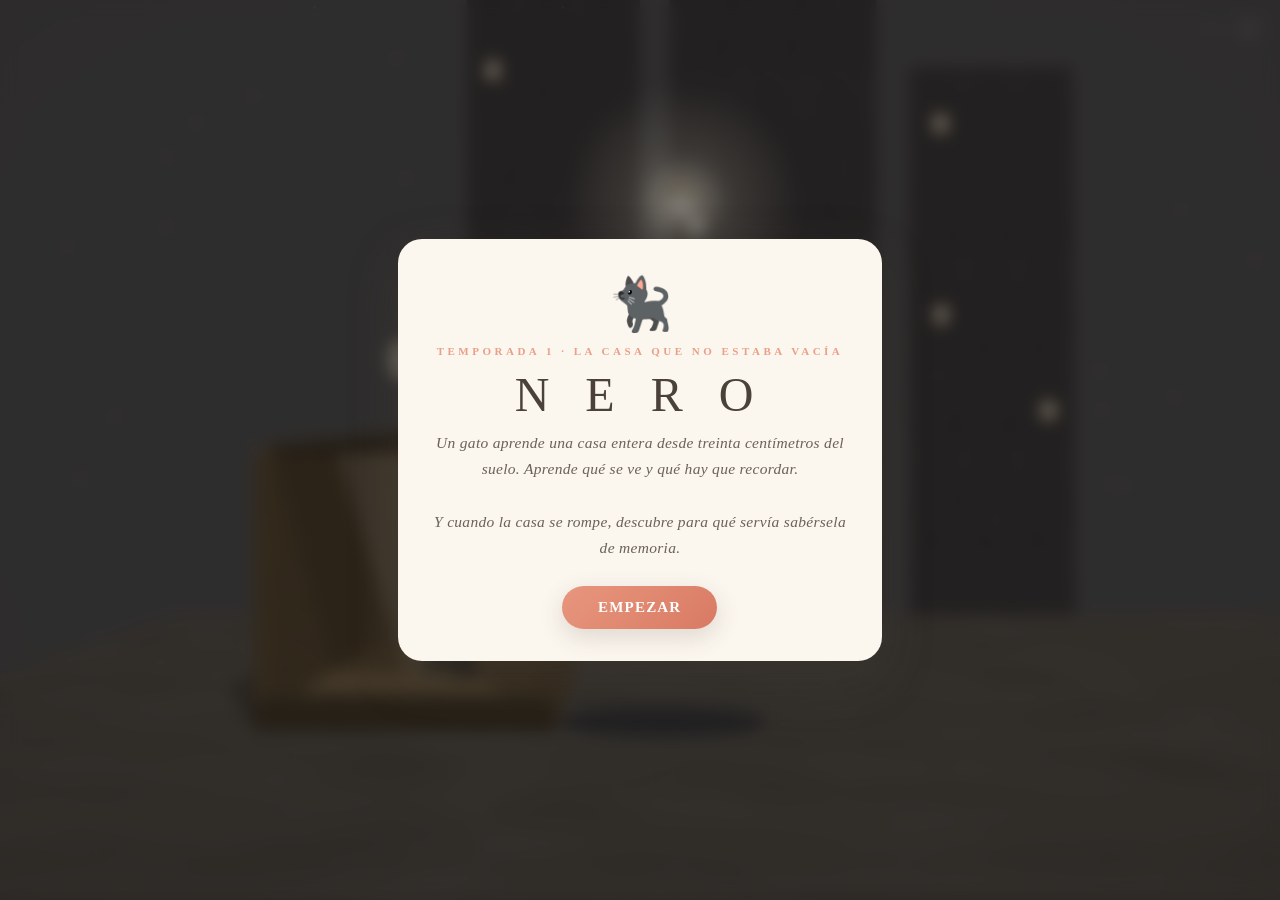
==== index.html @ 8d5ff850 "Corrige el bloqueo del episodio 2 y otros tres bugs reales El "no puedo pasar del nivel 2" eran dos " ====
<!DOCTYPE html>
<html lang="es">
<head>
<meta charset="utf-8">
<meta name="viewport" content="width=device-width, initial-scale=1, maximum-scale=1, user-scalable=no, viewport-fit=cover">
<title>Nero · una historia de gato</title>
<link rel="manifest" href="manifest.webmanifest">
<link rel="stylesheet" href="styles/main.css">
<style>
  /* el cronómetro del callejón no debe pisar los pills del HUD */
  #level-timer { top: 64px !important; }
</style>
<meta name="theme-color" content="#F4ECE3">
<script type="importmap">
{ "imports": { "three": "./js/vendor/three.module.min.js" } }
</script>
</head>
<body>
<canvas id="game"></canvas>
<div id="vignette"></div>
<div id="hud">
  <div id="epLabel"><b id="epNum"></b><span id="epName"></span></div>
  <div id="dots"></div>
  <button id="reset" title="Reiniciar episodio">↺</button>
</div>
<div id="titlecard"><b id="tcNum"></b><span id="tcName"></span></div>
<div id="subtitle"></div>
<div id="hint"></div>
<div id="overlay"><div id="ocard">
  <div class="catface" id="oface">🐈‍⬛</div>
  <div class="kicker" id="okicker"></div>
  <h1 id="otitle"></h1>
  <h2 id="osub"></h2>
  <p id="otext"></p>
  <button id="obtn"></button>
</div></div>

<script type="module">
// Nero en el motor 3D: mismo contenido y mecánicas que el juego 2D (data/scenes.json),
// renderizado como diorama 2.5D. La lógica de gameplay replica index.html.
import { CONFIG, createCat, createLevelState, loadLevel, resetCat, createPushable, checkMemoryTriggers, checkKnockTrigger, checkGoalTrigger, checkPuzzleCondition, createInteractives, canOpenInteractive, createCarryables, nearCarryable, landedOnPan } from './js/core.js';
import { createPhysics } from './js/physics.js';
import { createUI } from './js/ui.js';
import { createRenderer3D } from './js/renderer3d.js';
import { doJump as jumpAction, tryTargetJump as targetJumpAction, doDrop as dropAction, applySneak } from './js/actions.js';

async function main() {
  const canvas = document.getElementById('game');

  // Datos: los mismos del juego 2D — con soporte de borrador del editor (?draft=1)
  const useDraft = new URLSearchParams(location.search).has('draft');
  const draftScenes = useDraft ? localStorage.getItem('nero-draft-scenes') : null;
  const draftStory = useDraft ? localStorage.getItem('nero-draft-stories') : null;
  const [levelsRes, storiesRes] = await Promise.all([
    fetch('data/scenes.json'),
    fetch('data/stories.json')
  ]);
  const levels = draftScenes ? JSON.parse(draftScenes) : await levelsRes.json();
  const story = draftStory ? JSON.parse(draftStory) : await storiesRes.json();

  const physics = createPhysics(CONFIG);
  const ui = createUI();
  const cat = createCat();
  const levelState = createLevelState();
  const r3d = createRenderer3D(canvas);

  let W = window.innerWidth, H = window.innerHeight;
  function resize() {
    W = window.innerWidth; H = window.innerHeight;
    r3d.resize(W, H);
  }
  window.addEventListener('resize', resize);
  resize();

  // Cinemáticas de la historia de origen (mismas que el 2D)
  const cinematics = {
    2: {
      text: `Nero no llegó a tiempo. Resbala, cae y se queda quieto en el barro.<br><br>Una sombra enorme lo cubre.<br>Una voz profunda dice: «¿Qué haces aquí, pequeño?»<br><br>Pero las manos son suaves, y lo levantan<br>como se levanta algo que se puede romper.`,
      duration: 5200
    },
    5: {
      text: `<b>Pasan los meses.</b><br><br>Nero ya no cabe en una mano.<br>Aprende dónde da el sol a cada hora,<br>qué escalón cruje y en qué silla no debe dormir.<br><br>Aprende la casa como se aprende un idioma:<br><b>sin darse cuenta.</b>`,
      duration: 6000
    }
  };

  // Rama A (llegó al camión) vs Rama B (lo recogió el conductor)
  function recordBranch(branchId) {
    try {
      const data = JSON.parse(localStorage.getItem('nero_branches') || '{}');
      data.origin = branchId;
      data.timestamp = new Date().toISOString();
      localStorage.setItem('nero_branches', JSON.stringify(data));
    } catch (e) { /* almacenamiento no disponible */ }
  }

  const curLevel = () => levels[levelState.level];

  function getMovementMods() {
    const L = curLevel();
    if (!L?.mechanics?.babyKitten) return { speed: 1, jump: 1 };
    return { speed: L.mechanics.speed || 0.7, jump: L.mechanics.jumpHeight || 0.8 };
  }

  // El jugador solo recibe texto de ayuda si lleva rato sin avanzar. Cualquier
  // acción con sentido reinicia el reloj: guiar sin estorbar.
  let idleT = 0, hintsGiven = 0, missingCarryShown = false;
  function noteProgress() {
    idleT = 0;
    ui.hideHint();
  }

  let jumpBuffer = null;   // pulsación en el aire → se dispara al aterrizar (game feel)
  function doJump(dir, big) {
    if (levelState.mode !== 'play') return;
    const L = curLevel();
    const wasGrounded = cat.onGround;
    if (jumpAction(cat, dir, big, getMovementMods())) {
      noteProgress();
      jumpBuffer = null;
      // Nivel de la caja: cada salto desde el suelo cuenta y sacude la caja
      if (L?.goalKind === 'jumps_counted' && wasGrounded) {
        levelState.jumpCount++;
        levelState.lastJumpDir = dir;
        levelState.boxAnimT = 0.001;
      }
    } else if (!cat.onGround) {
      // en la caja el búfer no caduca: machacar el botón nunca pierde saltos
      const hold = L?.goalKind === 'jumps_counted' ? 3 : 0.22;
      jumpBuffer = { dir, big, t: hold };
    }
  }
  function doDrop() {
    if (levelState.mode !== 'play') return;
    dropAction(cat, levelState.platforms);
  }

  // ---------- Input (mismos gestos que el 2D; el tap se proyecta al plano de juego) ----------
  let pressT = null, pressZone = 0, pressStart = null, sneakTouch = 0;
  const pointers = new Set();
  const held = { l: false, r: false, shift: false };
  const sneakDir = () => sneakTouch || (held.shift ? (held.r ? 1 : 0) - (held.l ? 1 : 0) : 0);

  canvas.addEventListener('pointerdown', e => {
    pointers.add(e.pointerId);
    if (pointers.size >= 2) { doJump(pressZone, true); pressT = null; return; }
    pressZone = e.clientX < W / 3 ? -1 : (e.clientX > 2 * W / 3 ? 1 : 0);
    pressT = performance.now();
    pressStart = { x: e.clientX, y: e.clientY };
    if (levelState.mode === 'play' && cat.onGround && cat.state !== 'hang') {
      cat.state = 'charge'; cat.squash = 0.8;
    }
  });
  canvas.addEventListener('pointermove', e => {
    if (!pressStart || pointers.size !== 1) return;
    const dx = e.clientX - pressStart.x, dy = e.clientY - pressStart.y;
    if (Math.abs(dx) > 22 && Math.abs(dx) > Math.abs(dy) * 1.4) {
      sneakTouch = Math.sign(dx);
      pressT = null;
      noteProgress();
    }
  });
  function releasePointer(e) {
    pointers.delete(e.pointerId);
    const start = pressStart;
    if (pointers.size === 0) { sneakTouch = 0; pressStart = null; }
    if (pressT === null) return;
    const heldMs = performance.now() - pressT;
    pressT = null;
    if (start && e.clientX !== undefined) {
      const dx = e.clientX - start.x, dy = e.clientY - start.y;
      if (dy < -30) {
        const dir = dx > 36 ? 1 : dx < -36 ? -1 : 0;
        const big = -dy > 130 || (heldMs < 180 && -dy > 70);
        doJump(dir, big);
        return;
      }
      if (dy > 30 && Math.abs(dy) > Math.abs(dx)) { doDrop(); return; }
    }
    const { wx, wy } = r3d.screenToWorld(e.clientX, e.clientY);
    if (levelState.mode === 'play' && tryCarry(wx, wy)) return;
    if (levelState.mode === 'play' && tryInteract(wx, wy)) return;
    if (levelState.mode === 'play' && curLevel()?.goalKind !== 'jumps_counted' &&
        targetJumpAction(cat, levelState.platforms, wx, wy)) {
      noteProgress();
    } else {
      const dir = Math.abs(wx - cat.x) > 40 ? Math.sign(wx - cat.x) : 0;
      doJump(dir, heldMs > 350);
    }
  }
  canvas.addEventListener('pointerup', releasePointer);
  canvas.addEventListener('pointercancel', releasePointer);

  window.addEventListener('keydown', e => {
    if (e.key === 'Shift') held.shift = true;
    if (e.key === 'ArrowLeft') held.l = true;
    if (e.key === 'ArrowRight') held.r = true;
    if (e.repeat) return;
    if (e.key === 'ArrowLeft') { if (!e.shiftKey) doJump(-1, false); }
    else if (e.key === 'ArrowRight') { if (!e.shiftKey) doJump(1, false); }
    // ↑ salta hacia donde ya estás mirando: mantener ← o → y pulsar ↑ da el salto
    // dirigido, y con Shift el supersalto dirigido. Sin esto el teclado no tenía
    // forma de hacer un supersalto en diagonal y había niveles imposibles.
    else if (e.key === 'ArrowUp' || e.key === ' ') doJump(held.r ? 1 : held.l ? -1 : 0, e.shiftKey);
    else if (e.key === 'ArrowDown') doDrop();
    else if (e.key === 'r' || e.key === 'R') { if (levelState.mode === 'play') resetLevel(); }
  });
  window.addEventListener('keyup', e => {
    if (e.key === 'Shift') held.shift = false;
    if (e.key === 'ArrowLeft') held.l = false;
    if (e.key === 'ArrowRight') held.r = false;
  });
  ui.onResetClick(() => { if (levelState.mode === 'play') resetLevel(); });

  // ---------- Flujo de niveles ----------
  function startLevel(idx) {
    levelState.level = idx;
    resetCat(cat, levels[idx].spawn);
    loadLevel(levelState, levels[idx]);

    const L = levels[idx];
    levelState.pushables = (L.pushables || []).map(p => createPushable(p));
    // interactivos del puzzle: se copian las plataformas base para poder
    // inyectar los cajones abiertos sin mutar los datos del nivel
    levelState.basePlatforms = levelState.platforms.slice();
    levelState.interactives = createInteractives(L, levelState.platforms);
    levelState.carryables = createCarryables(L, levelState.platforms);
    levelState.puzzles = L.puzzles || [];
    levelState.puzzleSolved = {};
    levelState.boxTiltAngle = 0;
    levelState.boxAnimT = 0;
    levelState.lastJumpDir = 0;

    r3d.loadScene(L, levelState);
    r3d.setCatVisible(true);
    // en la caja, Nero empieza dentro (visible gracias al corte frontal)
    if (L.goalKind === 'jumps_counted' && levelState.pushables[0]) {
      const box = levelState.pushables[0];
      cat.x = box.x + box.w / 2;
    }
    ui.updateHUD(idx, levels, levelState.memories, levelState.found, levelState.puzzles, levelState.puzzleSolved);
    ui.setHintText(L.hint ?? story?.ui?.hint ?? '');
    ui.hideHint();
    ui.hideMemory();          // que no quede colgado el subtítulo del episodio anterior
    idleT = 0;
    hintsGiven = 0;
    missingCarryShown = false;
  }

  // Efectos que solo deben dispararse al empezar a JUGAR el nivel (no con la tarjeta abierta)
  function enterPlay() {
    levelState.mode = 'play';
    jumpBuffer = null;
    const L = curLevel();

    // recuerdos con disparador de inicio
    setTimeout(() => {
      if (levelState.mode !== 'play') return;
      for (const m of levelState.memories) if (m.trigger === 'start') collect(m.id);
    }, L?.intro ? 7400 : 900);

    // niveles solo-cinemática: se cuentan solos
    if (L?.mechanics?.cinematicOnly) {
      const cin = cinematics[levelState.level];
      levelState.levelDone = true;   // sin gameplay
      ui.showCinematic(cin?.text ?? L.intro, cin?.duration ?? 4000);
      setTimeout(() => {
        const gm = levelState.memories.find(m => m.trigger === 'goal');
        if (gm) collect(gm.id);
        completeLevel();
      }, (cin?.duration ?? 4000) + 300);
      return;
    }

    // reto contrarreloj del callejón: al agotarse, Nero no llega al camión → Rama B
    if (L?.mechanics?.timerChallenge) {
      ui.startLevelTimer(L.mechanics.timerChallenge, () => {
        if (levelState.levelDone) return;
        recordBranch('branch_b');
        levelState.levelDone = true;
        setTimeout(() => completeLevel(2), 900);   // nivel 2 = cinemática de la Rama B
      });
    }
  }

  function resetLevel() {
    ui.stopLevelTimer();
    startLevel(levelState.level);
    enterPlay();
  }

  function completeLevel(target) {
    ui.stopLevelTimer();
    // salir de 'play' YA: si no, durante la espera el episodio siguiente queda
    // anunciado pero con la sala anterior todavía cargada
    levelState.mode = 'ui';
    const next = target ?? levelState.level + 1;
    if (next < levels.length) {
      levelState.level = next;
      setTimeout(showAct, 1400);
    } else {
      const total = levels.reduce((sum, s) => sum + s.memories.length, 0);
      setTimeout(() => ui.showCard({
        face: '🌙', kicker: 'fin', sub: 'La casa llena',
        text: `${story?.ui?.final ?? 'La casa nunca estuvo vacía: estaba llena de ellos.'}<br><br>🐾 Recuerdos encontrados: <b>${levelState.totalFound} / ${total}</b>`,
        btn: 'Jugar otra vez',
        then: () => { levelState.totalFound = 0; levelState.level = 0; showAct(); }
      }), 1400);
    }
  }

  function showTitle() {
    levelState.mode = 'ui';
    ui.showCard({
      kicker: story?.title?.kicker ?? 'una historia de gato',
      title: story?.title?.title ?? 'N E R O',
      text: story?.title?.body ?? '',
      btn: 'Empezar',
      then: showAct
    });
  }

  // Sin modal entre episodios: el título aparece sobre la habitación, la
  // introducción baja como subtítulo y el jugador ya tiene el control.
  function showAct() {
    levelState.mode = 'ui';
    startLevel(levelState.level);
    const L = curLevel();
    ui.showEpisode(L.kicker, L.name, L.intro);
    setTimeout(enterPlay, 650);
  }

  // Los interactivos abiertos se añaden AL FINAL de la lista de plataformas:
  // así los índices de las metas custom y del knock siguen siendo válidos.
  function stepInteractives(dt) {
    const list = levelState.interactives;
    if (!list || !list.length) return;
    let dirty = false;
    for (const o of list) {
      // el contrapeso se dispara solo cuando cae el peso del otro lado
      if (o.kind === 'counterweight') {
        if (o.trigger === 'knock' && levelState.knock?.broken) o.target = 1;
        const prevY = o.platform.y;
        o.platform.y = o.baseY - (o.travel ?? 200) * o.open;
        const dY = o.platform.y - prevY;
        // si el gato viaja encima, sube con ella
        if (dY !== 0 && cat.onGround && Math.abs(cat.y - prevY) < 3 &&
            cat.x > o.platform.x - 20 && cat.x < o.platform.x + o.platform.w + 20) {
          cat.y += dY;
        }
      }
      if (Math.abs(o.target - o.open) > 0.001) {
        o.open += (o.target - o.open) * Math.min(1, dt * 6);
        if (Math.abs(o.target - o.open) < 0.01) o.open = o.target;
        dirty = true;
      }
    }
    const shown = list.filter(o => o.platform && (o.always || o.open > 0.55));
    if (levelState.platforms.length !== levelState.basePlatforms.length + shown.length) dirty = true;
    if (dirty) {
      levelState.platforms = levelState.basePlatforms.concat(shown.map(o => o.platform));
    }
  }

  // Objetos en la boca. Llevarlos arriba es el coste; soltarlos es gratis.
  // De ahí sale la gramática: "haz que X caiga sobre Y".
  function stepCarryables(dt) {
    const list = levelState.carryables;
    if (!list || !list.length) return;
    for (const c of list) {
      if (c.held) {                       // viaja en la boca, delante del morro
        c.x = cat.x + cat.facing * 26;
        c.y = cat.y - 30;
        continue;
      }
      if (!c.falling) continue;
      c.vy += CONFIG.GRAV * 0.85 * dt;
      c.x += c.vx * dt;
      c.y += c.vy * dt;
      // aterriza sobre la primera superficie que encuentre: plataformas y,
      // sobre todo, las bandejas de los contrapesos (que no son plataformas)
      // solo cuentan las superficies POR DEBAJO del punto de suelta: si no, el
      // objeto se quedaría en la misma repisa desde la que lo tiras
      const below = (c.dropY ?? 0) + 30;
      let ground = CONFIG.FLOOR_Y - 6;
      for (const pl of levelState.platforms) {
        if (c.x > pl.x && c.x < pl.x + pl.w && pl.y > below && pl.y < ground) ground = pl.y - 6;
      }
      for (const o of (levelState.interactives || [])) {
        const pan = o.pan;
        if (!pan) continue;
        if (c.x > pan.x - 10 && c.x < pan.x + pan.w + 10 && pan.y > below && pan.y < ground) {
          ground = pan.y - 6;
        }
      }
      if (c.y >= ground) {
        c.y = ground; c.vy = 0; c.vx = 0;
        c.falling = false; c.landed = true;
        // ¿cayó en la bandeja de algún contrapeso? entonces dispara la máquina
        for (const o of (levelState.interactives || [])) {
          if (o.kind === 'counterweight' && o.trigger === 'drop:' + c.id && landedOnPan(c, o)) {
            o.target = 1;
            c.consumed = true;
            noteProgress();
          }
        }
      }
    }
  }

  // Coger / soltar con el mismo toque
  function tryCarry(wx, wy) {
    const list = levelState.carryables;
    if (!list || !list.length) return false;
    const held = list.find(c => c.held);
    if (held) {                            // soltar: cae desde donde esté el gato
      held.held = false;
      held.falling = true;
      held.dropY = cat.y;              // desde dónde se soltó: define qué puede pararlo
      held.vx = cat.facing * 30;
      held.vy = 0;
      noteProgress();
      return true;
    }
    for (const c of list) {
      if (c.consumed) continue;
      const hit = Math.abs(wx - c.x) < 60 && Math.abs(wy - c.y) < 70;
      if (hit && cat.onGround && nearCarryable(cat, c)) {
        c.held = true; c.landed = false;
        noteProgress();
        return true;
      }
    }
    return false;
  }

  // Devuelve true si el tap abrió un cajón (y por tanto no debe saltar)
  function tryInteract(wx, wy) {
    const list = levelState.interactives;
    if (!list || !list.length) return false;
    for (const o of list) {
      const p = o.platform;
      if (!p || o.kind !== 'drawer') continue;
      const hit = wx > p.x - 30 && wx < p.x + p.w + 30 && wy > p.y - 40 && wy < p.y + 90;
      if (!hit) continue;
      if (canOpenInteractive(o, cat, list)) { o.target = 1; noteProgress(); return true; }
      if (o.open > 0.5 && cat.y < p.y - 20) { o.target = 0; return true; }   // cerrar desde arriba
      return false;
    }
    return false;
  }

  function collect(id) {
    if (levelState.found[id]) return;
    idleT = 0;
    levelState.found[id] = true;
    levelState.totalFound++;
    const m = levelState.memories.find(m => m.id === id);
    if (m) ui.showMemory(m.text);
    ui.updatePaws(levelState.memories, levelState.found);
  }

  // ---------- Loop ----------
  let last = performance.now();
  let escapeAnim = null;   // arco escriptado de Nero saliendo de la caja
  function frame(now) {
    const dt = Math.min(0.033, (now - last) / 1000);
    last = now;
    const L = curLevel();

    if (levelState.mode === 'play' && !levelState.levelDone) {
      for (const id of checkMemoryTriggers(cat, levelState, levelState.platforms)) collect(id);

      if (checkKnockTrigger(cat, levelState.knock)) {
        levelState.knock.falling = true;
        levelState.knock.vx = (levelState.knock.x > cat.x ? 1 : -1) * 120;
        levelState.knock.vy = -80;
      }

      physics.stepCat(cat, levelState.platforms, dt, levelState.mode, L, levelState.pushables);
      // salto en búfer: pulsado en el aire, ejecutado al tocar suelo
      if (jumpBuffer) {
        jumpBuffer.t -= dt;
        if (jumpBuffer.t <= 0) jumpBuffer = null;
        else if (cat.onGround) {
          const jb = jumpBuffer;
          jumpBuffer = null;
          doJump(jb.dir, jb.big);
        }
      }
      physics.stepKnock(levelState.knock, dt);
      physics.stepProps(levelState.yarn, levelState.books, levelState.bookShelfIdx, levelState.platforms, cat, dt);
      if (levelState.pushables.length) {
        physics.stepPushables(levelState.pushables, cat, levelState.platforms, dt, L);
      }
      applySneak(cat, levelState.platforms, sneakDir(), dt, getMovementMods().speed);
      stepInteractives(dt);
      stepCarryables(dt);

      const kn = levelState.knock;
      if (kn && kn.broken && kn.memoryId) collect(kn.memoryId);

      // la caja reacciona a cada salto: pulso + sacudida suave (las solapas
      // se abren con el progreso — eso lo dibuja el renderer)
      if (L?.goalKind === 'jumps_counted') {
        const box = levelState.pushables[0];
        // Nero no puede salirse de la caja hasta escapar por arriba
        if (box) cat.x = Math.max(box.x + 44, Math.min(box.x + box.w - 44, cat.x));
        if (levelState.boxAnimT > 0 && levelState.boxAnimT < 1) {
          levelState.boxAnimT += dt / levelState.boxAnimDuration;
          const t = Math.min(levelState.boxAnimT, 1);
          levelState.boxPulse = Math.sin(Math.min(t / 0.55, 1) * Math.PI);
          const dirSign = levelState.lastJumpDir === 0 ? 1 : Math.sign(levelState.lastJumpDir);
          levelState.boxTiltAngle = Math.sin(t * Math.PI * 2) * 0.05 * dirSign;
          if (t >= 1) { levelState.boxAnimT = 0; levelState.boxPulse = 0; levelState.boxTiltAngle = 0; }
        } else {
          levelState.boxPulse = 0;
          levelState.boxTiltAngle = 0;
        }
      }

      // puzzles
      for (const puzzle of levelState.puzzles) {
        if (!levelState.puzzleSolved[puzzle.id] && checkPuzzleCondition(puzzle, levelState)) {
          levelState.puzzleSolved[puzzle.id] = true;
          ui.updateHUD(levelState.level, levels, levelState.memories, levelState.found, levelState.puzzles, levelState.puzzleSolved);
        }
      }

      // ¿atascado? a los 15 s sin avanzar se ofrece la pista del episodio,
      // y solo dos veces: si no sirve, es un problema de diseño, no de texto
      idleT += dt;
      if (idleT > 15 && hintsGiven < 2 && !ui.isHintShown()) {
        const h = ui.getHintText();
        if (h) { ui.showHint(h); hintsGiven++; }
        idleT = 0;
      }

      // meta
      // Algunos episodios no piden llegar, piden llegar CON algo en la boca.
      // Si Nero está en la meta con las manos vacías, la casa se lo recuerda.
      const atGoal = checkGoalTrigger(cat, levelState.platforms, L.goalKind, levelState);
      if (atGoal && L.goalCarry &&
          !(levelState.carryables || []).some(c => c.held && c.id === L.goalCarry)) {
        if (!missingCarryShown) {
          missingCarryShown = true;
          ui.showHint(L.carryHint || 'Le falta algo en la boca');
        }
      } else if (atGoal) {
        levelState.levelCompleteTime = now;
        const gm = levelState.memories.find(m => m.trigger === 'goal');
        if (gm) collect(gm.id);

        let target;
        if (levelState.level === 1 && L.mechanics?.branchId === 'branch_a') {
          recordBranch('branch_a');
          target = 3;   // llegó al camión: la Rama B (cinemática de rescate) no ocurre
        }
        if (L.goalKind === 'jumps_counted') {
          // escape: las solapas se abren del todo y Nero salta fuera, al borde de la caja
          const box = levelState.pushables[0];
          if (box) {
            escapeAnim = {
              t: 0, dur: 0.8,
              fromX: cat.x, fromY: cat.y,
              toX: box.x + box.w / 2, toY: box.y
            };
          }
        }
        levelState.levelDone = true;
        setTimeout(() => completeLevel(target), 1800);
      }
    } else {
      cat.tailT += dt;
      // arco de escape de la caja (corre mientras el nivel está "hecho")
      if (escapeAnim) {
        escapeAnim.t += dt;
        const k = Math.min(1, escapeAnim.t / escapeAnim.dur);
        cat.x = escapeAnim.fromX + (escapeAnim.toX - escapeAnim.fromX) * k;
        const arc = Math.sin(k * Math.PI) * 150;
        cat.y = escapeAnim.fromY + (escapeAnim.toY - escapeAnim.fromY) * k - arc;
        cat.facing = 1;
        cat.state = k < 1 ? 'air' : 'idle';
        cat.squash = k < 1 ? 1.2 : 1;
        if (k >= 1) { cat.y = escapeAnim.toY; escapeAnim = null; }
      }
    }
    if (levelState.mode === 'ui') escapeAnim = null;

    const isBoxLevel = L?.goalKind === 'jumps_counted';
    const box = isBoxLevel ? levelState.pushables[0] : null;
    r3d.update(dt, {
      cat,
      knock: levelState.knock,
      yarn: levelState.yarn,
      books: levelState.books,
      bookShelfIdx: levelState.bookShelfIdx,
      platforms: levelState.platforms,
      pushables: levelState.pushables,
      interactives: levelState.interactives,
      carryables: levelState.carryables,
      boxTilt: levelState.boxTiltAngle,
      boxPulse: levelState.boxPulse || 0,
      baby: !!L?.mechanics?.babyKitten,
      jumpCounter: isBoxLevel ? {
        count: levelState.jumpCount,
        required: L.goalParams?.requiredJumps || 8,
        complete: levelState.jumpCount >= (L.goalParams?.requiredJumps || 8)
      } : null,
      focus: box ? { x: box.x + box.w / 2, y: box.y + box.h / 2 } : null
    });
    r3d.render();
    requestAnimationFrame(frame);
  }

  startLevel(0);
  showTitle();
  requestAnimationFrame(frame);

  // Globals para testing/debug
  window.CONFIG = CONFIG;
  window.cat = cat;
  window.levelState = levelState;
  window.levels = levels;
  window.__enterPlay = enterPlay;
  window.__showAct = showAct;
}

main().catch(err => {
  console.error(err);
  document.body.insertAdjacentHTML('beforeend',
    `<div style="position:fixed;inset:auto 10px 10px;background:#FBF6EE;border-radius:12px;padding:12px;color:#4A4139;font-size:13px">Error al cargar Nero 3D: ${err.message}</div>`);
});
</script>
</body>
</html>
---- styles/main.css ----
:root {
  --ink: #4A4139;
  --card: #FBF6EE;
  --accent: #E8967E;
  --soft: #F3C5B4;
  --shadow-sm: 0 2px 8px rgba(74, 65, 57, 0.08);
  --shadow-md: 0 8px 24px rgba(74, 65, 57, 0.16);
  --shadow-lg: 0 18px 50px rgba(74, 65, 57, 0.3);
  --transition-fast: 0.2s ease-out;
  --transition-normal: 0.5s ease-out;
}

/* ==================== Reset & Foundations ==================== */
* {
  -webkit-tap-highlight-color: transparent;
}

html, body {
  margin: 0;
  padding: 0;
  height: 100%;
  overflow: hidden;
  background: #F4ECE3;
  touch-action: none;
  -webkit-user-select: none;
  user-select: none;
  font-family: 'Georgia', 'Times New Roman', serif;
  font-smoothing: antialiased;
  -webkit-font-smoothing: antialiased;
}

#game {
  display: block;
  width: 100vw;
  height: 100dvh;
}

/* viñeteo cinematográfico sobre la escena 3D */
#vignette {
  position: fixed;
  inset: 0;
  pointer-events: none;
  z-index: 2;
  background: radial-gradient(ellipse 105% 90% at 50% 42%,
    transparent 52%, rgba(18, 16, 24, 0.14) 76%, rgba(18, 16, 24, 0.42) 100%);
}

/* ==================== HUD ====================
   Regla: el HUD no compite con la escena. Vive en los bordes, en gris, y se
   aparta solo. Lo que guía al jugador es el brillo de los objetos, no el texto. */
#hud {
  position: fixed;
  top: 0; left: 0; right: 0;
  padding: 14px 16px calc(14px + env(safe-area-inset-top, 0px));
  display: flex;
  align-items: center;
  gap: 12px;
  pointer-events: none;
  z-index: 6;
}

/* Etiqueta discreta del episodio, arriba a la izquierda */
#epLabel {
  flex: 1;
  min-width: 0;
  font-size: 12px;
  letter-spacing: 1.6px;
  text-transform: uppercase;
  color: rgba(255, 250, 242, 0.55);
  text-shadow: 0 1px 6px rgba(20, 16, 26, 0.75);
  opacity: 0;
  transition: opacity 0.7s ease;
  white-space: nowrap;
  overflow: hidden;
  text-overflow: ellipsis;
}
#epLabel.show { opacity: 1; }
#epLabel b { font-weight: 700; margin-right: 8px; opacity: 0.85; }
#epLabel span { font-weight: 400; opacity: 0.75; }

/* Progreso: puntos, no emojis. Se rellenan al encontrar un recuerdo. */
#dots { display: flex; gap: 7px; align-items: center; }
#dots i {
  width: 7px; height: 7px; border-radius: 50%;
  background: rgba(255, 250, 242, 0.22);
  box-shadow: 0 1px 4px rgba(20, 16, 26, 0.5);
  transition: background 0.45s ease, transform 0.45s cubic-bezier(0.34, 1.56, 0.64, 1);
}
#dots i.on {
  background: var(--accent);
  transform: scale(1.35);
  box-shadow: 0 0 10px rgba(232, 150, 126, 0.75);
}

#reset {
  pointer-events: auto;
  cursor: pointer;
  width: 30px; height: 30px;
  border: none; border-radius: 50%;
  background: rgba(255, 250, 242, 0.1);
  color: rgba(255, 250, 242, 0.5);
  font-size: 15px; line-height: 1;
  font-family: inherit;
  opacity: 0.5;
  transition: opacity 0.3s, background 0.3s, transform 0.2s;
}
#reset:hover { opacity: 1; background: rgba(255, 250, 242, 0.2); }
#reset:active { transform: scale(0.88); }

/* ==================== Cartel de episodio ====================
   Aparece grande al empezar, se retira solo. Sustituye a la tarjeta modal. */
#titlecard {
  position: fixed;
  left: 0; right: 0; top: 34%;
  text-align: center;
  pointer-events: none;
  z-index: 7;
  opacity: 0;
  transform: translateY(10px);
  transition: opacity 0.9s ease, transform 0.9s ease;
}
#titlecard.show { opacity: 1; transform: translateY(0); }
#titlecard b {
  display: block;
  font-size: 11.5px;
  letter-spacing: 5px;
  text-transform: uppercase;
  font-weight: 600;
  color: var(--accent);
  margin-bottom: 12px;
  text-shadow: 0 2px 12px rgba(20, 16, 26, 0.8);
}
#titlecard span {
  display: block;
  font-size: 34px;
  letter-spacing: 2px;
  color: rgba(255, 251, 244, 0.96);
  text-shadow: 0 3px 22px rgba(20, 16, 26, 0.85);
}

/* ==================== Subtítulo (recuerdos) ====================
   Abajo, como un subtítulo de cine. NUNCA tapa el centro de la habitación. */
#subtitle {
  position: fixed;
  left: 50%; bottom: calc(7dvh + env(safe-area-inset-bottom, 0px));
  transform: translateX(-50%) translateY(12px);
  width: min(88vw, 560px);
  text-align: center;
  font-size: 16px;
  line-height: 1.55;
  color: rgba(255, 251, 244, 0.94);
  text-shadow: 0 2px 14px rgba(20, 16, 26, 0.95), 0 0 34px rgba(20, 16, 26, 0.8);
  pointer-events: none;
  opacity: 0;
  transition: opacity 0.55s ease, transform 0.55s ease;
  z-index: 6;
}
#subtitle.show { opacity: 1; transform: translateX(-50%) translateY(0); }
#subtitle b { color: var(--soft); font-weight: 600; }

/* ==================== Pista contextual ====================
   Solo aparece si el jugador lleva rato sin avanzar. */
#hint {
  position: fixed;
  left: 50%; bottom: calc(2.6dvh + env(safe-area-inset-bottom, 0px));
  transform: translateX(-50%);
  width: max-content; max-width: 88vw;
  font-size: 12.5px;
  letter-spacing: 0.3px;
  color: rgba(255, 250, 242, 0.5);
  text-shadow: 0 1px 8px rgba(20, 16, 26, 0.9);
  text-align: center;
  pointer-events: none;
  opacity: 0;
  transition: opacity 0.9s ease;
  z-index: 6;
}
#hint.show { opacity: 1; }

/* Cronómetro del contrarreloj: discreto, bajo el HUD */
#level-timer {
  position: fixed !important;
  top: calc(52px + env(safe-area-inset-top, 0px)) !important;
  right: 16px !important;
  font-size: 22px !important;
  font-weight: 600 !important;
  font-family: inherit !important;
  color: rgba(255, 250, 242, 0.75) !important;
  text-shadow: 0 2px 10px rgba(20, 16, 26, 0.9) !important;
  z-index: 6 !important;
}

/* Herramientas de desarrollo (solo en 2d.html) */
#dev { position: fixed; bottom: 10px; right: 10px; z-index: 20; }
#dev button {
  background: rgba(30, 26, 34, 0.6); color: rgba(255, 250, 242, 0.6);
  border: none; border-radius: 6px; padding: 5px 9px; font-size: 11px;
  cursor: pointer; font-family: inherit;
}
#level-selector {
  position: absolute; bottom: 34px; right: 0;
  background: rgba(24, 20, 28, 0.94); border-radius: 10px; padding: 8px;
  max-height: 60vh; overflow-y: auto; min-width: 190px;
}
#level-list { display: flex; flex-direction: column; gap: 3px; }
#level-list button {
  width: 100%; text-align: left; padding: 6px 8px;
  background: rgba(255, 255, 255, 0.07); color: #EFE7DC;
  border: none; border-radius: 5px; font-size: 11px; cursor: pointer;
  font-family: inherit;
}
#level-list button:hover { background: rgba(255, 255, 255, 0.16); }

/* ==================== Overlay & Cards ==================== */
#overlay {
  position: fixed;
  inset: 0;
  display: flex;
  align-items: center;
  justify-content: center;
  background: rgba(44, 39, 33, 0.6);
  backdrop-filter: blur(8px);
  opacity: 0;
  pointer-events: none;
  transition: opacity var(--transition-normal), backdrop-filter var(--transition-normal);
  z-index: 10;
}

#overlay.show {
  opacity: 1;
  pointer-events: auto;
}

#ocard {
  background: var(--card);
  border-radius: 24px;
  padding: 40px 32px 32px;
  max-width: min(88vw, 420px);
  text-align: center;
  color: var(--ink);
  box-shadow: var(--shadow-lg);
  transform: translateY(12px);
  transition: transform var(--transition-normal);
  will-change: transform;
  animation: cardSlideIn 0.5s cubic-bezier(0.34, 1.56, 0.64, 1) forwards;
}

#overlay.show #ocard {
  transform: translateY(0);
}

@keyframes cardSlideIn {
  from {
    opacity: 0;
    transform: translateY(20px) scale(0.95);
  }
  to {
    opacity: 1;
    transform: translateY(0) scale(1);
  }
}

#ocard .catface {
  font-size: 52px;
  line-height: 1;
  margin-bottom: 14px;
  display: inline-block;
  animation: catBob 2s ease-in-out infinite;
}

@keyframes catBob {
  0%, 100% { transform: translateY(0); }
  50% { transform: translateY(-4px); }
}

#ocard .kicker {
  font-size: 11px;
  letter-spacing: 3.5px;
  text-transform: uppercase;
  color: var(--accent);
  margin-bottom: 12px;
  font-weight: 600;
  opacity: 0.9;
}

#ocard h1 {
  margin: 0 0 8px;
  font-size: 48px;
  letter-spacing: 12px;
  font-weight: 300;
  color: var(--ink);
  line-height: 1.1;
}

#ocard h2 {
  margin: 0 0 16px;
  font-size: 22px;
  font-weight: 400;
  color: rgba(74, 65, 57, 0.8);
  letter-spacing: 1px;
}

#ocard p {
  margin: 0 0 24px;
  font-size: 15.5px;
  line-height: 1.7;
  color: rgba(74, 65, 57, 0.82);
  font-style: italic;
  letter-spacing: 0.3px;
}

#obtn {
  display: inline-block;
  background: linear-gradient(135deg, var(--accent), #d97a63);
  color: #FFF;
  border: none;
  border-radius: 999px;
  padding: 13px 36px;
  font-size: 15px;
  font-family: inherit;
  letter-spacing: 1.2px;
  font-weight: 600;
  cursor: pointer;
  box-shadow: var(--shadow-md);
  transition: all var(--transition-fast);
  text-transform: uppercase;
  will-change: transform, box-shadow;
  position: relative;
  overflow: hidden;
}

#obtn::before {
  content: '';
  position: absolute;
  inset: 0;
  background: rgba(255, 255, 255, 0.2);
  opacity: 0;
  transition: opacity var(--transition-fast);
}

#obtn:hover:not(:active) {
  transform: translateY(-2px);
  box-shadow: 0 12px 32px rgba(232, 150, 126, 0.3);
}

#obtn:active {
  transform: translateY(0);
  box-shadow: 0 4px 12px rgba(74, 65, 57, 0.2);
}

#obtn:focus {
  outline: 2px solid var(--accent);
  outline-offset: 2px;
}

/* ==================== Responsive ==================== */
@media (max-width: 480px) {
  #hud {
    padding: 10px 12px;
    gap: 6px;
  }

  .pill {
    padding: 6px 12px;
    font-size: 12px;
  }

  #ocard {
    padding: 32px 24px 24px;
    max-width: 92vw;
  }

  #ocard h1 {
    font-size: 32px;
    letter-spacing: 6px;
  }

  #ocard h2 {
    font-size: 18px;
  }

  #memory {
    max-width: 90vw;
    padding: 16px 20px;
    font-size: 14px;
  }

  #hint {
    font-size: 11px;
  }
}

/* ==================== Timer Animation ==================== */
@keyframes pulse {
  0%, 100% {
    opacity: 1;
    transform: scale(1);
  }
  50% {
    opacity: 0.6;
    transform: scale(1.15);
  }
}

@media (prefers-reduced-motion: reduce) {
  * {
    animation-duration: 0.01ms !important;
    animation-iteration-count: 1 !important;
    transition-duration: 0.01ms !important;
  }
}
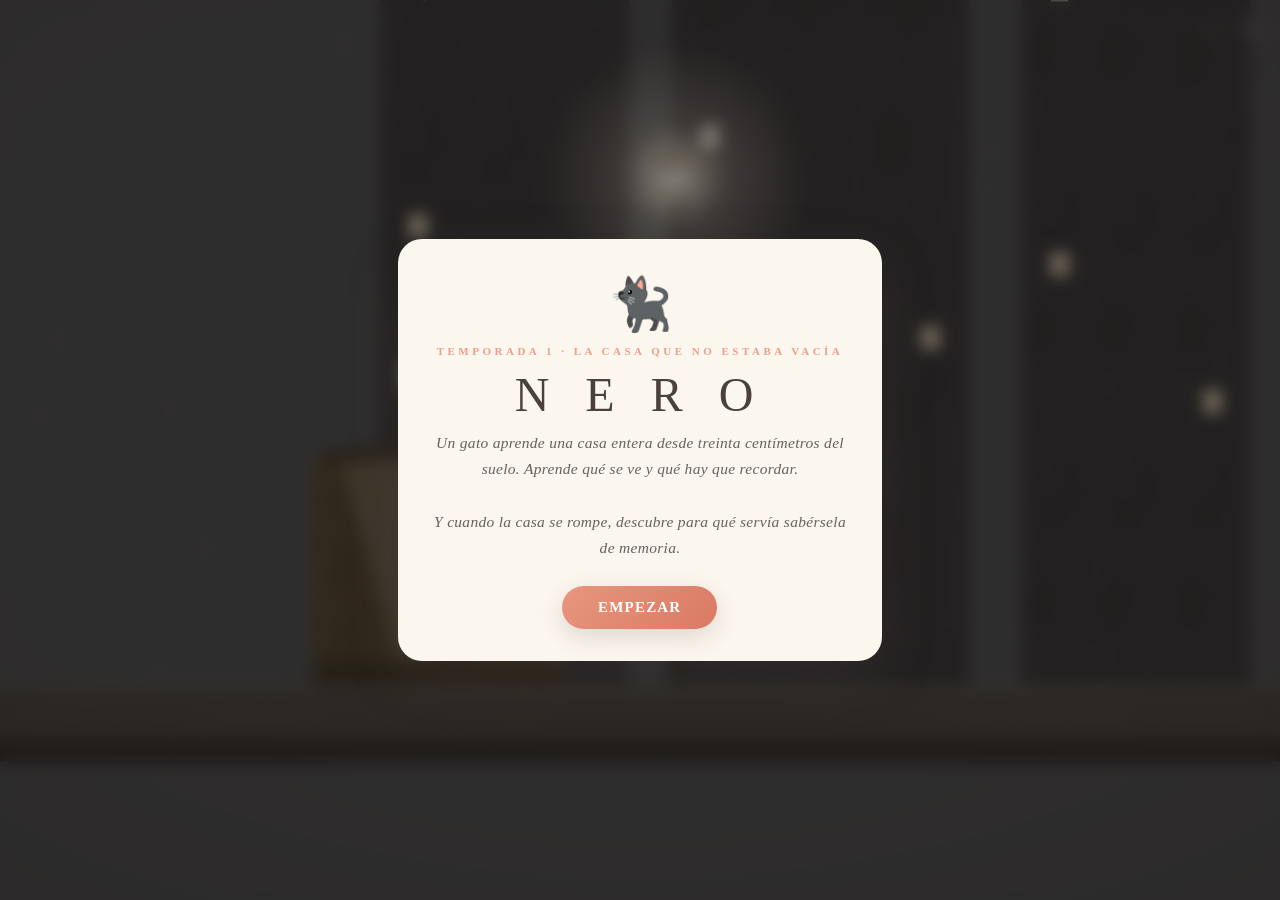
==== commit 46dc5e41: "Cámara ortográfica, icono nuevo, y la PWA de verdad funciona offline Cámara: el desfase venía de mez" ====
--- a/index.html
+++ b/index.html
@@ -5,6 +5,9 @@
 <meta name="viewport" content="width=device-width, initial-scale=1, maximum-scale=1, user-scalable=no, viewport-fit=cover">
 <title>Nero · una historia de gato</title>
 <link rel="manifest" href="manifest.webmanifest">
+<link rel="icon" href="icons/favicon-32.png" sizes="32x32">
+<link rel="icon" href="icons/icon.svg" type="image/svg+xml">
+<link rel="apple-touch-icon" href="icons/apple-touch-icon.png">
 <link rel="stylesheet" href="styles/main.css">
 <style>
   /* el cronómetro del callejón no debe pisar los pills del HUD */
@@ -43,6 +46,9 @@
 import { createUI } from './js/ui.js';
 import { createRenderer3D } from './js/renderer3d.js';
 import { doJump as jumpAction, tryTargetJump as targetJumpAction, doDrop as dropAction, applySneak } from './js/actions.js';
+import { initPWA } from './js/pwa.js';
+
+initPWA();
 
 async function main() {
   const canvas = document.getElementById('game');
--- a/styles/main.css
+++ b/styles/main.css
@@ -409,3 +409,38 @@
     transition-duration: 0.01ms !important;
   }
 }
+
+/* ==================== Aviso de actualización de la PWA ==================== */
+#updateBar {
+  position: fixed;
+  left: 50%;
+  bottom: 18px;
+  transform: translate(-50%, 140%);
+  z-index: 500;
+  display: flex;
+  align-items: center;
+  gap: 12px;
+  padding: 10px 12px 10px 16px;
+  border-radius: 999px;
+  background: rgba(38, 34, 29, .92);
+  color: #FBF6EE;
+  font-family: inherit;
+  font-size: 13px;
+  box-shadow: 0 10px 30px rgba(0, 0, 0, .28);
+  transition: transform .35s cubic-bezier(.2, .8, .2, 1);
+  max-width: min(92vw, 380px);
+}
+#updateBar.show { transform: translate(-50%, 0); }
+#updateBar span { white-space: nowrap; overflow: hidden; text-overflow: ellipsis; }
+#updateBar button {
+  flex: none;
+  border: none;
+  border-radius: 999px;
+  padding: 7px 14px;
+  background: #E8967E;
+  color: #26221D;
+  font-weight: 600;
+  font-size: 13px;
+  cursor: pointer;
+}
+#updateBar button:active { transform: scale(.96); }
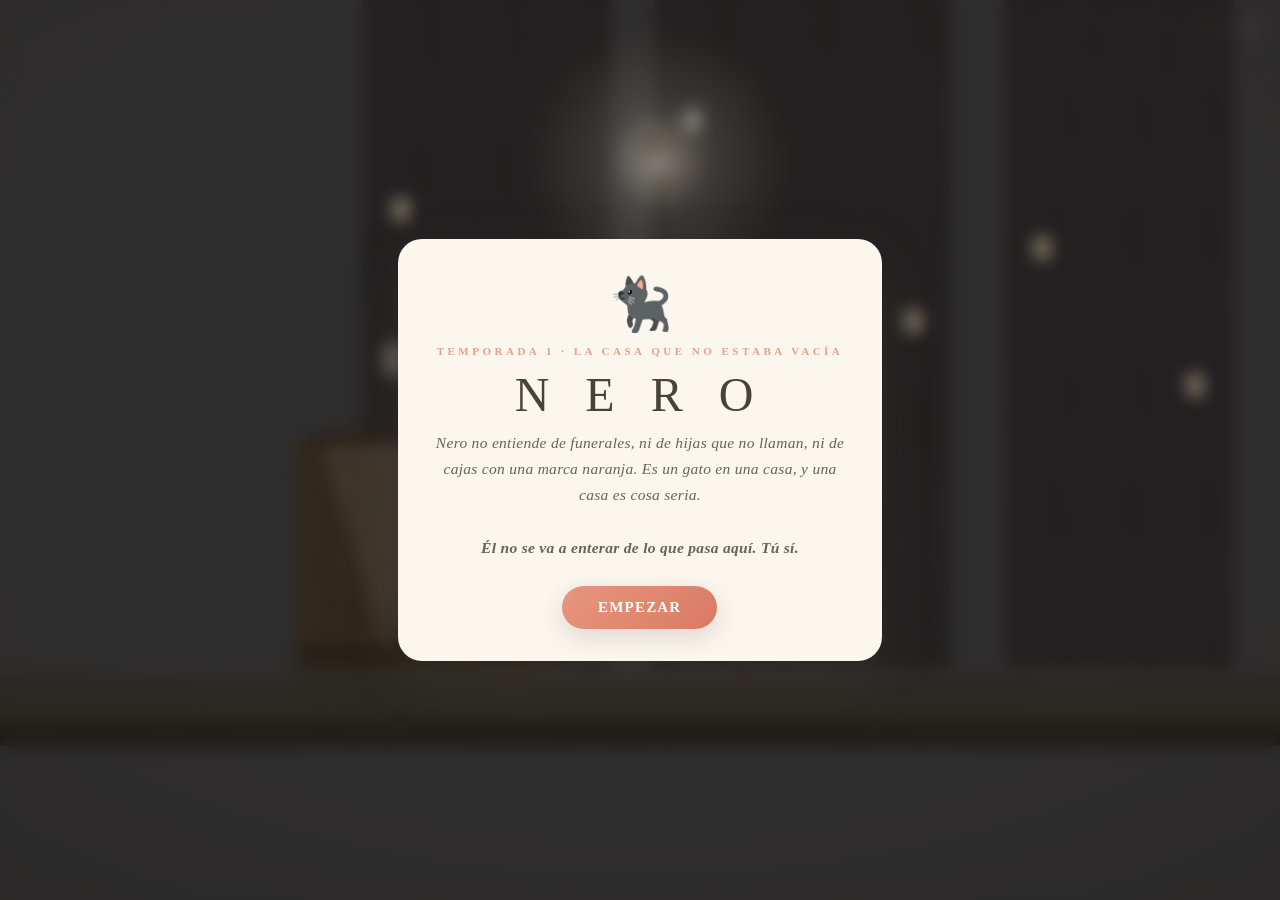
==== commit bb936267: "El gato es procedural, es líquido, y la casa cuenta una historia adulta MODELO. Nero ya no viene de " ====
--- a/index.html
+++ b/index.html
@@ -41,7 +41,7 @@
 <script type="module">
 // Nero en el motor 3D: mismo contenido y mecánicas que el juego 2D (data/scenes.json),
 // renderizado como diorama 2.5D. La lógica de gameplay replica index.html.
-import { CONFIG, createCat, createLevelState, loadLevel, resetCat, createPushable, checkMemoryTriggers, checkKnockTrigger, checkGoalTrigger, checkPuzzleCondition, createInteractives, canOpenInteractive, createCarryables, nearCarryable, landedOnPan } from './js/core.js';
+import { CONFIG, createCat, createLevelState, loadLevel, resetCat, createPushable, checkMemoryTriggers, checkKnockTrigger, checkGoalTrigger, checkPuzzleCondition, createInteractives, canOpenInteractive, createCarryables, nearCarryable, landedOnPan, createContainers, nearContainer } from './js/core.js';
 import { createPhysics } from './js/physics.js';
 import { createUI } from './js/ui.js';
 import { createRenderer3D } from './js/renderer3d.js';
@@ -81,12 +81,12 @@
   // Cinemáticas de la historia de origen (mismas que el 2D)
   const cinematics = {
     2: {
-      text: `Nero no llegó a tiempo. Resbala, cae y se queda quieto en el barro.<br><br>Una sombra enorme lo cubre.<br>Una voz profunda dice: «¿Qué haces aquí, pequeño?»<br><br>Pero las manos son suaves, y lo levantan<br>como se levanta algo que se puede romper.`,
-      duration: 5200
+      text: `Una sombra lo cubre. Un hombre mayor, vestido de negro<br>de los pies a la cabeza, con un ramo de flores en la mano.<br><br>«¿Qué haces aquí, pequeño?»<br><br><b>Deja las flores en el barro</b> para poder recogerlo<br>con las dos manos, como se recoge algo que se puede romper.`,
+      duration: 5600
     },
     5: {
-      text: `<b>Pasan los meses.</b><br><br>Nero ya no cabe en una mano.<br>Aprende dónde da el sol a cada hora,<br>qué escalón cruje y en qué silla no debe dormir.<br><br>Aprende la casa como se aprende un idioma:<br><b>sin darse cuenta.</b>`,
-      duration: 6000
+      text: `<b>Pasan los meses.</b><br><br>Nero ya no cabe en una mano. Aprende dónde da el sol<br>a cada hora y qué escalón cruje.<br><br>En la repisa, el retrato vuelve a estar de pie.<br>Junto a su bol hay ahora un cuenco de flores pintadas<br>que nadie compraría para un gato. <b>Era de alguien.</b>`,
+      duration: 6400
     }
   };
 
@@ -119,6 +119,7 @@
   let jumpBuffer = null;   // pulsación en el aire → se dispara al aterrizar (game feel)
   function doJump(dir, big) {
     if (levelState.mode !== 'play') return;
+    if (cat.state === 'contain') exitContain();
     const L = curLevel();
     const wasGrounded = cat.onGround;
     if (jumpAction(cat, dir, big, getMovementMods())) {
@@ -185,6 +186,7 @@
     }
     const { wx, wy } = r3d.screenToWorld(e.clientX, e.clientY);
     if (levelState.mode === 'play' && tryCarry(wx, wy)) return;
+    if (levelState.mode === 'play' && tryContain(wx, wy)) return;
     if (levelState.mode === 'play' && tryInteract(wx, wy)) return;
     if (levelState.mode === 'play' && curLevel()?.goalKind !== 'jumps_counted' &&
         targetJumpAction(cat, levelState.platforms, wx, wy)) {
@@ -231,6 +233,8 @@
     levelState.basePlatforms = levelState.platforms.slice();
     levelState.interactives = createInteractives(L, levelState.platforms);
     levelState.carryables = createCarryables(L, levelState.platforms);
+    levelState.containers = createContainers(L, levelState.platforms);
+    cat.containRef = null;
     levelState.puzzles = L.puzzles || [];
     levelState.puzzleSolved = {};
     levelState.boxTiltAngle = 0;
@@ -345,7 +349,12 @@
     for (const o of list) {
       // el contrapeso se dispara solo cuando cae el peso del otro lado
       if (o.kind === 'counterweight') {
-        if (o.trigger === 'knock' && levelState.knock?.broken) o.target = 1;
+        if (o.trigger === 'knock') {
+          // la olla que cae es peso permanente; Nero dentro del balde es peso
+          // mientras se quede — al salir, la balda vuelve a bajar
+          if (levelState.knock?.broken) o.target = 1;
+          else o.target = (levelState.containers ?? []).some(c => c.panFor === o.id && c.occupied) ? 0.55 : 0;
+        }
         const prevY = o.platform.y;
         o.platform.y = o.baseY - (o.travel ?? 200) * o.open;
         const dY = o.platform.y - prevY;
@@ -412,6 +421,40 @@
         }
       }
     }
+  }
+
+  // ---------- Recipientes: verterse dentro, salir de un brinco ----------
+  function exitContain() {
+    const c = cat.containRef;
+    if (c) c.occupied = false;
+    cat.containRef = null;
+    cat.state = 'idle';
+    cat.onGround = true;
+    noteProgress();
+  }
+
+  function tryContain(wx, wy) {
+    const list = levelState.containers;
+    if (!list || !list.length) return false;
+    if (cat.state === 'contain') { exitContain(); return true; }   // cualquier toque: fuera
+    for (const c of list) {
+      const hit = Math.abs(wx - c.x) < Math.max(60, (c.w ?? 90) * 0.75) &&
+                  Math.abs(wy - c.y) < 95;
+      if (hit && nearContainer(cat, c)) {
+        cat.state = 'contain';
+        cat.containRef = c;
+        c.occupied = true;
+        cat.x = c.x; cat.y = c.y;
+        cat.vx = 0; cat.vy = 0;
+        cat.onGround = true;
+        for (const m of levelState.memories) {
+          if (m.trigger === 'contain' && m.cid === c.id) collect(m.id);
+        }
+        noteProgress();
+        return true;
+      }
+    }
+    return false;
   }
 
   // Coger / soltar con el mismo toque
@@ -483,7 +526,11 @@
         levelState.knock.vy = -80;
       }
 
-      physics.stepCat(cat, levelState.platforms, dt, levelState.mode, L, levelState.pushables);
+      if (cat.state !== 'contain') {
+        physics.stepCat(cat, levelState.platforms, dt, levelState.mode, L, levelState.pushables);
+      } else if (cat.containRef) {
+        cat.x = cat.containRef.x; cat.y = cat.containRef.y;   // vertido: va donde va el cacharro
+      }
       // salto en búfer: pulsado en el aire, ejecutado al tocar suelo
       if (jumpBuffer) {
         jumpBuffer.t -= dt;
@@ -630,6 +677,7 @@
   window.levels = levels;
   window.__enterPlay = enterPlay;
   window.__showAct = showAct;
+  window.__tryContain = tryContain;
 }
 
 main().catch(err => {
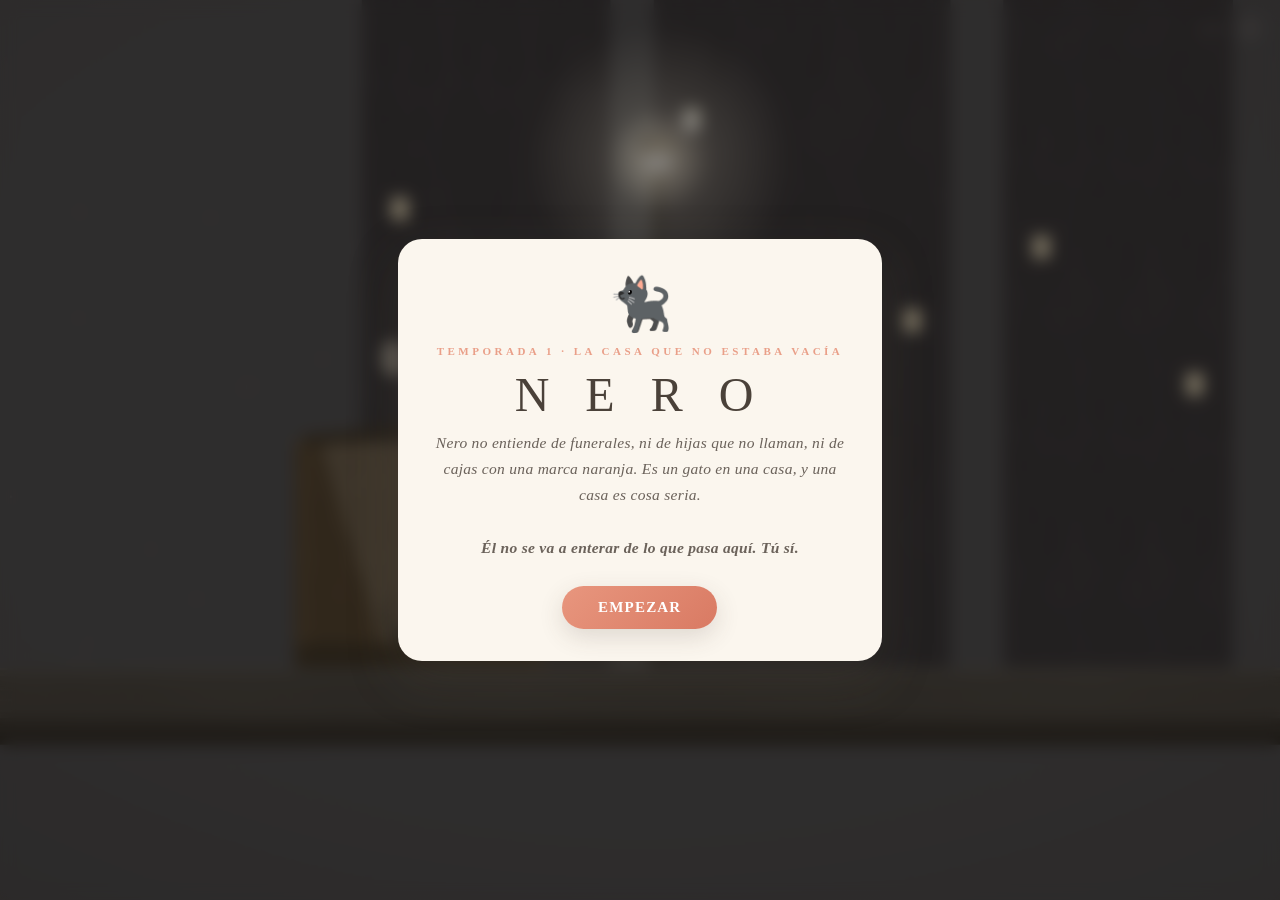
==== commit 18daff44: "Refactorización: kit 3D compartido, builder de elementos, editor completo y palancas ARQUITECTURA. L" ====
--- a/index.html
+++ b/index.html
@@ -46,6 +46,7 @@
 import { createUI } from './js/ui.js';
 import { createRenderer3D } from './js/renderer3d.js';
 import { doJump as jumpAction, tryTargetJump as targetJumpAction, doDrop as dropAction, applySneak } from './js/actions.js';
+import { registerParts } from './js/parts3d.js';
 import { initPWA } from './js/pwa.js';
 
 initPWA();
@@ -57,12 +58,17 @@
   const useDraft = new URLSearchParams(location.search).has('draft');
   const draftScenes = useDraft ? localStorage.getItem('nero-draft-scenes') : null;
   const draftStory = useDraft ? localStorage.getItem('nero-draft-stories') : null;
-  const [levelsRes, storiesRes] = await Promise.all([
+  const draftParts = useDraft ? localStorage.getItem('nero-draft-parts') : null;
+  const [levelsRes, storiesRes, partsRes] = await Promise.all([
     fetch('data/scenes.json'),
-    fetch('data/stories.json')
+    fetch('data/stories.json'),
+    fetch('data/parts.json')
   ]);
   const levels = draftScenes ? JSON.parse(draftScenes) : await levelsRes.json();
   const story = draftStory ? JSON.parse(draftStory) : await storiesRes.json();
+  // piezas 3D declarativas: primero las publicadas, encima el borrador del builder
+  registerParts(partsRes.ok ? await partsRes.json() : {});
+  if (draftParts) registerParts(JSON.parse(draftParts));
 
   const physics = createPhysics(CONFIG);
   const ui = createUI();
@@ -487,6 +493,21 @@
   function tryInteract(wx, wy) {
     const list = levelState.interactives;
     if (!list || !list.length) return false;
+    // palancas: un toque cerca las acciona y mueven lo que tengan enlazado
+    for (const o of list) {
+      if (o.kind !== 'lever') continue;
+      const hit = Math.abs(wx - o.x) < 60 && Math.abs(wy - o.y) < 90;
+      const near = Math.abs(cat.x - o.x) < 110 && Math.abs(cat.y - o.y) < 130;
+      if (hit && near) {
+        o.on = !o.on;
+        for (const t of (o.targets ?? [])) {
+          const other = list.find(i => i.id === t.id);
+          if (other) other.target = o.on ? (t.open ?? 1) : (t.off ?? 0);
+        }
+        noteProgress();
+        return true;
+      }
+    }
     for (const o of list) {
       const p = o.platform;
       if (!p || o.kind !== 'drawer') continue;
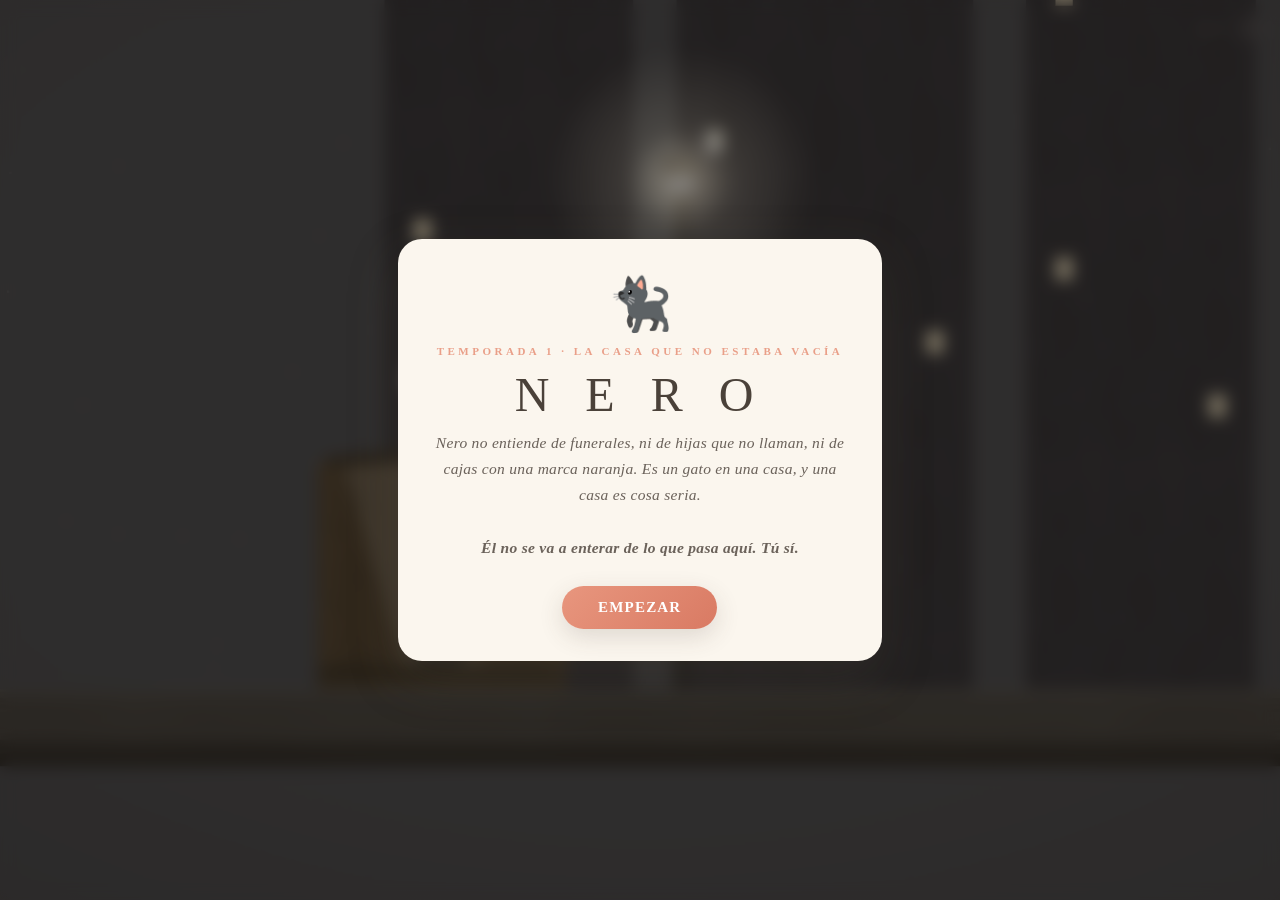
==== commit 918b2eae: "El gato actúa como un gato: colgado real, reflejo de enderezamiento, sentarse — y modo dev ANIMACIÓN" ====
--- a/index.html
+++ b/index.html
@@ -56,6 +56,7 @@
 
   // Datos: los mismos del juego 2D — con soporte de borrador del editor (?draft=1)
   const useDraft = new URLSearchParams(location.search).has('draft');
+  const devOn = new URLSearchParams(location.search).has('dev');
   const draftScenes = useDraft ? localStorage.getItem('nero-draft-scenes') : null;
   const draftStory = useDraft ? localStorage.getItem('nero-draft-stories') : null;
   const draftParts = useDraft ? localStorage.getItem('nero-draft-parts') : null;
@@ -255,6 +256,7 @@
       cat.x = box.x + box.w / 2;
     }
     ui.updateHUD(idx, levels, levelState.memories, levelState.found, levelState.puzzles, levelState.puzzleSolved);
+    devMarkers();
     ui.setHintText(L.hint ?? story?.ui?.hint ?? '');
     ui.hideHint();
     ui.hideMemory();          // que no quede colgado el subtítulo del episodio anterior
@@ -528,6 +530,7 @@
     const m = levelState.memories.find(m => m.id === id);
     if (m) ui.showMemory(m.text);
     ui.updatePaws(levelState.memories, levelState.found);
+    devMarkers();
   }
 
   // ---------- Loop ----------
@@ -691,6 +694,82 @@
   showTitle();
   requestAnimationFrame(frame);
 
+  // ---------- Modo dev (?dev=1): navegar niveles y VER dónde está cada cosa ----------
+  // Rombos flotantes sobre recuerdos sin encontrar, la meta, objetos de boca,
+  // recipientes y palancas; botones/teclas para saltar de episodio.
+  function devMarkers() {
+    if (!devOn) return;
+    const L = curLevel();
+    const list = [];
+    // la meta del episodio
+    const goal = levelState.platforms.find(p => p.kind === L.goalKind);
+    if (goal) list.push({ x: goal.x + goal.w / 2, y: goal.y, label: 'META' + (L.goalCarry ? ' +' + L.goalCarry : ''), color: 0xE8967E, big: true });
+    // recuerdos aún no encontrados, cada uno donde se dispara
+    for (const m of levelState.memories) {
+      if (levelState.found[m.id]) continue;
+      let x = null, y = null;
+      if (m.trigger === 'platform' && levelState.platforms[m.pi]) {
+        const p = levelState.platforms[m.pi];
+        x = p.x + p.w / 2; y = p.y;
+      } else if (m.trigger === 'knock' && levelState.knock) {
+        x = levelState.knock.x; y = levelState.knock.y;
+      } else if (m.trigger === 'contain') {
+        const c = (levelState.containers ?? []).find(c => c.id === m.cid);
+        if (c) { x = c.x; y = c.y; }
+      }
+      if (x != null) list.push({ x, y, label: m.id, color: 0xF0C987 });
+    }
+    for (const c of (levelState.carryables ?? [])) {
+      if (!c.consumed) list.push({ x: c.x, y: c.y, label: '☍ ' + c.id, color: 0xB7C7AA });
+    }
+    for (const o of (levelState.interactives ?? [])) {
+      if (o.kind === 'lever') list.push({ x: o.x, y: o.y, label: '⌁ palanca', color: 0xCBBFD9 });
+      if (o.kind === 'counterweight' && o.pan) list.push({ x: o.pan.x + o.pan.w / 2, y: o.pan.y, label: '⚖ bandeja', color: 0xBFD3DB });
+    }
+    r3d.setDevMarkers(list);
+  }
+  function devGoto(idx) {
+    if (!devOn) return;
+    levelState.level = ((idx % levels.length) + levels.length) % levels.length;
+    ui.stopLevelTimer();
+    showAct();
+  }
+  if (devOn) {
+    const bar = document.createElement('div');
+    bar.id = 'dev';
+    bar.innerHTML = `
+      <div style="background:rgba(24,20,28,.85);border-radius:10px;padding:6px 8px;display:flex;gap:5px;align-items:center">
+        <button id="devPrev">‹</button>
+        <b id="devEp" style="color:#F0C987;font-size:12px;min-width:34px;text-align:center"></b>
+        <button id="devNext">›</button>
+        <button id="devHint">pista</button>
+        <button id="devGoal">→meta</button>
+        <span id="devPos" style="color:rgba(255,250,242,.55);font-size:10px;font-family:monospace;min-width:74px"></span>
+      </div>`;
+    document.body.appendChild(bar);
+    document.getElementById('devPrev').onclick = () => devGoto(levelState.level - 1);
+    document.getElementById('devNext').onclick = () => devGoto(levelState.level + 1);
+    document.getElementById('devHint').onclick = () => ui.showHint(ui.getHintText() || '(sin pista)');
+    document.getElementById('devGoal').onclick = () => {
+      const L = curLevel();
+      const g = levelState.platforms.find(p => p.kind === L.goalKind);
+      if (!g) return;
+      if (L.goalCarry) { const c = (levelState.carryables ?? []).find(x => x.id === L.goalCarry); if (c) c.held = true; }
+      cat.x = g.x + g.w / 2; cat.y = g.y - 8; cat.vy = 50; cat.vx = 0;
+      cat.onGround = false; cat.state = 'air';
+    };
+    window.addEventListener('keydown', e => {
+      if (e.key === ']') devGoto(levelState.level + 1);
+      else if (e.key === '[') devGoto(levelState.level - 1);
+      else if (e.key === 'h') document.getElementById('devHint').click();
+      else if (e.key === 'g') document.getElementById('devGoal').click();
+    });
+    setInterval(() => {
+      document.getElementById('devEp').textContent = 'EP' + levelState.level;
+      document.getElementById('devPos').textContent = `${Math.round(cat.x)},${Math.round(cat.y)} ${cat.state}`;
+    }, 250);
+  }
+
   // Globals para testing/debug
   window.CONFIG = CONFIG;
   window.cat = cat;
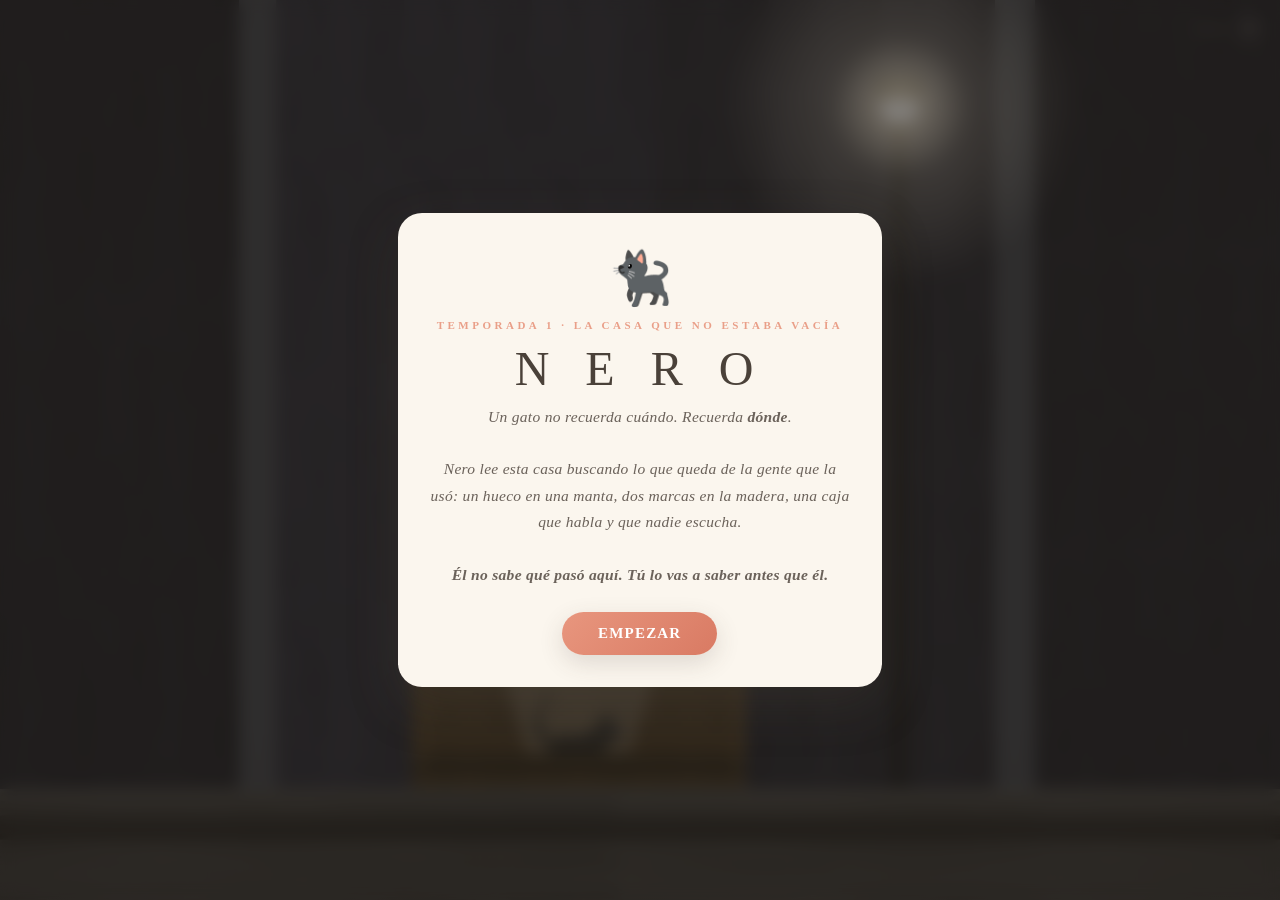
==== commit 335afb1f: "Storytelling nuevo: los rastros tienen edad y la casa tiene una voz que nadie escucha La versión ant" ====
--- a/index.html
+++ b/index.html
@@ -372,6 +372,7 @@
           cat.y += dY;
         }
       }
+      if (o.kind === 'machine' && o.playing > 0) o.playing = Math.max(0, o.playing - dt);
       if (Math.abs(o.target - o.open) > 0.001) {
         o.open += (o.target - o.open) * Math.min(1, dt * 6);
         if (Math.abs(o.target - o.open) < 0.01) o.open = o.target;
@@ -495,6 +496,23 @@
   function tryInteract(wx, wy) {
     const list = levelState.interactives;
     if (!list || !list.length) return false;
+    // el contestador: cada toque suelta el siguiente mensaje
+    for (const o of list) {
+      if (o.kind !== 'machine') continue;
+      const hit = Math.abs(wx - o.x) < 70 && Math.abs(wy - o.y) < 90;
+      const near = Math.abs(cat.x - o.x) < 120 && Math.abs(cat.y - o.y) < 130;
+      if (!hit || !near) continue;
+      const msgs = o.messages ?? [];
+      if (!msgs.length) return true;
+      const msg = msgs[Math.min(o.msgIdx, msgs.length - 1)];
+      o.msgIdx = Math.min(o.msgIdx + 1, msgs.length);
+      o.playing = 2.2;
+      ui.showMemory(msg.text, 6400, msg.age);
+      if (msg.collect) collect(msg.collect);
+      noteProgress();
+      return true;
+    }
+
     // palancas: un toque cerca las acciona y mueven lo que tengan enlazado
     for (const o of list) {
       if (o.kind !== 'lever') continue;
@@ -528,7 +546,7 @@
     levelState.found[id] = true;
     levelState.totalFound++;
     const m = levelState.memories.find(m => m.id === id);
-    if (m) ui.showMemory(m.text);
+    if (m) ui.showMemory(m.text, 5600, m.age);
     ui.updatePaws(levelState.memories, levelState.found);
     devMarkers();
   }
@@ -716,6 +734,9 @@
       } else if (m.trigger === 'contain') {
         const c = (levelState.containers ?? []).find(c => c.id === m.cid);
         if (c) { x = c.x; y = c.y; }
+      } else if (m.trigger === 'machine') {
+        const o = (levelState.interactives ?? []).find(o => o.kind === 'machine');
+        if (o) { x = o.x; y = o.y; }
       }
       if (x != null) list.push({ x, y, label: m.id, color: 0xF0C987 });
     }
@@ -724,6 +745,10 @@
     }
     for (const o of (levelState.interactives ?? [])) {
       if (o.kind === 'lever') list.push({ x: o.x, y: o.y, label: '⌁ palanca', color: 0xCBBFD9 });
+      if (o.kind === 'machine') {
+        const left = (o.messages ?? []).length - (o.msgIdx ?? 0);
+        list.push({ x: o.x, y: o.y, label: '☏ ' + left + ' mensajes', color: 0xE8967E });
+      }
       if (o.kind === 'counterweight' && o.pan) list.push({ x: o.pan.x + o.pan.w / 2, y: o.pan.y, label: '⚖ bandeja', color: 0xBFD3DB });
     }
     r3d.setDevMarkers(list);
@@ -778,6 +803,7 @@
   window.__enterPlay = enterPlay;
   window.__showAct = showAct;
   window.__tryContain = tryContain;
+  window.__tryInteract = tryInteract;
 }
 
 main().catch(err => {
--- a/styles/main.css
+++ b/styles/main.css
@@ -157,6 +157,17 @@
 }
 #subtitle.show { opacity: 1; transform: translateX(-50%) translateY(0); }
 #subtitle b { color: var(--soft); font-weight: 600; }
+/* la edad del rastro: pequeña, arriba, en versalitas — es dato del jugador,
+   no de Nero, así que no compite con la frase */
+#subtitle .age {
+  display: block;
+  font-style: normal;
+  font-size: 10px;
+  letter-spacing: 0.22em;
+  text-transform: uppercase;
+  color: rgba(240, 201, 135, 0.72);
+  margin-bottom: 7px;
+}
 
 /* ==================== Pista contextual ====================
    Solo aparece si el jugador lleva rato sin avanzar. */
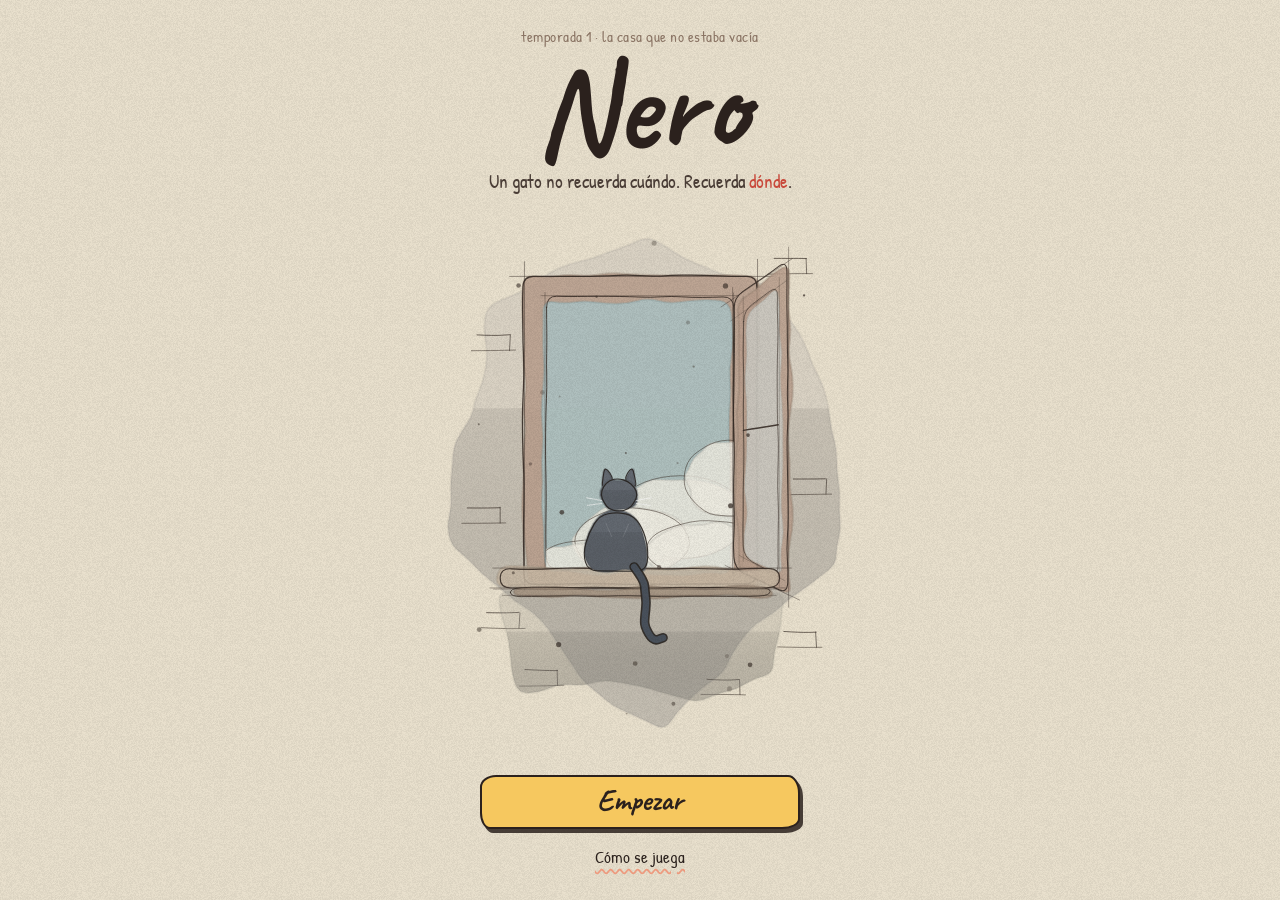
==== commit 70a9ac0f: "Inicio y fin: portada, prólogo, guardado, episodios, epílogo jugable «La llave» y final con recuento" ====
--- a/index.html
+++ b/index.html
@@ -8,23 +8,56 @@
 <link rel="icon" href="icons/favicon-32.png" sizes="32x32">
 <link rel="icon" href="icons/icon.svg" type="image/svg+xml">
 <link rel="apple-touch-icon" href="icons/apple-touch-icon.png">
+<link rel="preload" href="fonts/caveat-latin-700-normal.woff2" as="font" type="font/woff2" crossorigin>
+<link rel="preload" href="fonts/patrick-hand-latin-400-normal.woff2" as="font" type="font/woff2" crossorigin>
 <link rel="stylesheet" href="styles/main.css">
 <style>
   /* el cronómetro del callejón no debe pisar los pills del HUD */
   #level-timer { top: 64px !important; }
 </style>
-<meta name="theme-color" content="#F4ECE3">
-<script type="importmap">
-{ "imports": { "three": "./js/vendor/three.module.min.js" } }
-</script>
+<meta name="theme-color" content="#fdf3de">
 </head>
 <body>
+<svg width="0" height="0" style="position:absolute" aria-hidden="true">
+  <filter id="wobble" x="-5%" y="-5%" width="110%" height="110%">
+    <feTurbulence type="fractalNoise" baseFrequency="0.04" numOctaves="2" seed="2" result="n">
+      <animate attributeName="seed" values="2;5;8" dur="0.5s" calcMode="discrete" repeatCount="indefinite"/>
+    </feTurbulence>
+    <feDisplacementMap in="SourceGraphic" in2="n" scale="4"/>
+  </filter>
+</svg>
 <canvas id="game"></canvas>
 <div id="vignette"></div>
 <div id="hud">
   <div id="epLabel"><b id="epNum"></b><span id="epName"></span></div>
   <div id="dots"></div>
-  <button id="reset" title="Reiniciar episodio">↺</button>
+  <button id="home" class="hudbtn" title="Volver a la portada" aria-label="Volver a la portada">⌂</button>
+  <button id="reset" title="Reiniciar episodio" aria-label="Reiniciar episodio">↺</button>
+</div>
+<div id="cover">
+  <div class="cv-head">
+    <div class="cv-kicker" id="cvKicker"></div>
+    <h1 class="cv-title" id="cvTitle">Nero</h1>
+    <p class="cv-tag" id="cvTag"></p>
+  </div>
+  <div class="cv-menu">
+    <button id="cvContinue" class="cv-btn cv-main"></button>
+    <button id="cvStart" class="cv-btn"></button>
+    <div class="cv-row">
+      <button id="cvEpisodes" class="cv-link">Episodios</button>
+      <button id="cvHow" class="cv-link">Cómo se juega</button>
+    </div>
+  </div>
+  <div id="cvPanel"><div class="cv-sheet">
+    <h3 id="cvPanelTitle"></h3>
+    <div id="cvPanelBody"></div>
+    <button id="cvBack" class="cv-btn">Volver</button>
+  </div></div>
+</div>
+<div id="story">
+  <button id="storySkip">saltar ›</button>
+  <p id="storyText"></p>
+  <span id="storyNext">toca para seguir</span>
 </div>
 <div id="titlecard"><b id="tcNum"></b><span id="tcName"></span></div>
 <div id="subtitle"></div>
@@ -39,15 +72,15 @@
 </div></div>
 
 <script type="module">
-// Nero en el motor 3D: mismo contenido y mecánicas que el juego 2D (data/scenes.json),
-// renderizado como diorama 2.5D. La lógica de gameplay replica index.html.
+// Nero: orquestador del juego. Toda la lógica (física, historia, mecánicas)
+// vive aquí y en js/core|physics|actions|ui; el dibujo lo hace js/doodle.js.
 import { CONFIG, createCat, createLevelState, loadLevel, resetCat, createPushable, checkMemoryTriggers, checkKnockTrigger, checkGoalTrigger, checkPuzzleCondition, createInteractives, canOpenInteractive, createCarryables, nearCarryable, landedOnPan, createContainers, nearContainer } from './js/core.js';
 import { createPhysics } from './js/physics.js';
 import { createUI } from './js/ui.js';
-import { createRenderer3D } from './js/renderer3d.js';
+import { createDoodleRenderer } from './js/doodle.js';
 import { doJump as jumpAction, tryTargetJump as targetJumpAction, doDrop as dropAction, applySneak } from './js/actions.js';
-import { registerParts } from './js/parts3d.js';
 import { initPWA } from './js/pwa.js';
+import { loadSave, writeSave, markFound, countFound } from './js/save.js';
 
 initPWA();
 
@@ -59,23 +92,25 @@
   const devOn = new URLSearchParams(location.search).has('dev');
   const draftScenes = useDraft ? localStorage.getItem('nero-draft-scenes') : null;
   const draftStory = useDraft ? localStorage.getItem('nero-draft-stories') : null;
-  const draftParts = useDraft ? localStorage.getItem('nero-draft-parts') : null;
-  const [levelsRes, storiesRes, partsRes] = await Promise.all([
+  const [levelsRes, storiesRes] = await Promise.all([
     fetch('data/scenes.json'),
-    fetch('data/stories.json'),
-    fetch('data/parts.json')
+    fetch('data/stories.json')
   ]);
   const levels = draftScenes ? JSON.parse(draftScenes) : await levelsRes.json();
   const story = draftStory ? JSON.parse(draftStory) : await storiesRes.json();
-  // piezas 3D declarativas: primero las publicadas, encima el borrador del builder
-  registerParts(partsRes.ok ? await partsRes.json() : {});
-  if (draftParts) registerParts(JSON.parse(draftParts));
+
+  const save = loadSave();
+  const persist = () => writeSave(save);
+  const $ = id => document.getElementById(id);
+  // qué capa manda: la portada, una página de historia o el juego
+  const setScreen = mode => { document.body.dataset.screen = mode; };
 
   const physics = createPhysics(CONFIG);
   const ui = createUI();
   const cat = createCat();
   const levelState = createLevelState();
-  const r3d = createRenderer3D(canvas);
+  // el mundo se dibuja a mano: mismo contrato que el renderer 3D archivado
+  const r3d = createDoodleRenderer(canvas);
 
   let W = window.innerWidth, H = window.innerHeight;
   function resize() {
@@ -231,6 +266,7 @@
   function startLevel(idx) {
     levelState.level = idx;
     resetCat(cat, levels[idx].spawn);
+    if (levels[idx].spawnY) cat.y = levels[idx].spawnY;   // el epílogo empieza arriba
     loadLevel(levelState, levels[idx]);
 
     const L = levels[idx];
@@ -282,7 +318,9 @@
       const cin = cinematics[levelState.level];
       levelState.levelDone = true;   // sin gameplay
       ui.showCinematic(cin?.text ?? L.intro, cin?.duration ?? 4000);
+      const token = actToken;
       setTimeout(() => {
+        if (token !== actToken) return;   // ya se cambió de episodio
         const gm = levelState.memories.find(m => m.trigger === 'goal');
         if (gm) collect(gm.id);
         completeLevel();
@@ -296,7 +334,8 @@
         if (levelState.levelDone) return;
         recordBranch('branch_b');
         levelState.levelDone = true;
-        setTimeout(() => completeLevel(2), 900);   // nivel 2 = cinemática de la Rama B
+        const tok = actToken;
+        setTimeout(() => { if (tok === actToken) completeLevel(2); }, 900);   // nivel 2 = cinemática de la Rama B
       });
     }
   }
@@ -313,39 +352,194 @@
     // anunciado pero con la sala anterior todavía cargada
     levelState.mode = 'ui';
     const next = target ?? levelState.level + 1;
+    const token = actToken;
     if (next < levels.length) {
       levelState.level = next;
-      setTimeout(showAct, 1400);
+      save.level = next; persist();
+      setTimeout(() => { if (token === actToken) showAct(); }, 1400);
     } else {
-      const total = levels.reduce((sum, s) => sum + s.memories.length, 0);
-      setTimeout(() => ui.showCard({
-        face: '🌙', kicker: 'fin', sub: 'La casa llena',
-        text: `${story?.ui?.final ?? 'La casa nunca estuvo vacía: estaba llena de ellos.'}<br><br>🐾 Recuerdos encontrados: <b>${levelState.totalFound} / ${total}</b>`,
-        btn: 'Jugar otra vez',
-        then: () => { levelState.totalFound = 0; levelState.level = 0; showAct(); }
-      }), 1400);
-    }
-  }
-
-  function showTitle() {
+      // deja que se lean los últimos rastros antes de pasar la página
+      const t0 = performance.now();
+      const wait = () => {
+        if (token !== actToken) return;
+        const idle = ui.isMemoryIdle() || performance.now() - t0 > 20000;
+        if (performance.now() - t0 > 2500 && idle) runEnding();
+        else setTimeout(wait, 300);
+      };
+      setTimeout(wait, 300);
+    }
+  }
+
+  // ---------- Inicio y fin ----------
+  // La temporada empieza y acaba en la misma ventana. Portada: Nero sentado
+  // en el alféizar, de espaldas. Prólogo: el alféizar vacío bajo la lluvia,
+  // porque todavía no ha llegado. Final: Nero otra vez ahí, al sol, con dos
+  // tazas al lado.
+  const branchOf = () => {
+    try { return JSON.parse(localStorage.getItem('nero_branches') || '{}').origin ?? null; }
+    catch (e) { return null; }
+  };
+  const HOWTO = `<ul class="howto">
+      <li><b>Saltar</b><span>desliza ↑ · tecla ↑ (con ← → para dirigirlo)</span></li>
+      <li><b>Salto largo</b><span>desliza fuerte · Shift + ↑</span></li>
+      <li><b>Saltar a un sitio</b><span>toca el mueble al que quieres llegar</span></li>
+      <li><b>Andar a escondidas</b><span>arrastra ← → · Shift + ← →</span></li>
+      <li><b>Bajar</b><span>desliza ↓ · tecla ↓</span></li>
+      <li><b>Coger, soltar, abrir, meterse</b><span>toca la cosa con Nero cerca</span></li>
+    </ul>
+    <p class="howto-note">Nero no sabe cuándo pasó cada cosa. Tú sí: cada rastro lleva su edad escrita encima.</p>`;
+
+  function showCover() {
+    actToken++;
+    ui.stopLevelTimer(); ui.hideMemory(); ui.hideHint(); ui.hideCinematic();
     levelState.mode = 'ui';
+    storyPages = null;
+    r3d.setCover('title');
+    setScreen('cover');
+    $('cvPanel').classList.remove('show');
+    $('cvKicker').innerHTML = story?.title?.kicker ?? '';
+    $('cvTitle').textContent = story?.title?.title ?? 'Nero';
+    $('cvTag').innerHTML = story?.title?.tagline ?? '';
+    const cont = $('cvContinue'), start = $('cvStart');
+    const L = save.level != null ? levels[save.level] : null;
+    if (L && save.level > 0) {
+      cont.style.display = '';
+      cont.innerHTML = `Continuar <small>${L.kicker} · ${L.name}</small>`;
+      start.textContent = 'Empezar de nuevo';
+      start.classList.remove('cv-main');
+    } else {
+      cont.style.display = 'none';
+      start.textContent = save.finished ? 'Volver a empezar' : 'Empezar';
+      start.classList.add('cv-main');
+    }
+    $('cvEpisodes').style.display = save.unlocked > 0 || save.finished ? '' : 'none';
+  }
+
+  function startNewGame() {
+    save.level = 0; save.finished = false; persist();
+    playStory(story?.prologue ?? [], 'prologue', () => {
+      if (!save.howto) {
+        save.howto = true; persist();
+        setScreen('story-card');
+        ui.showCard({ face: 'cat', kicker: 'antes de empezar', title: '', sub: 'Cómo se mueve Nero', text: HOWTO, btn: 'A la caja', then: () => beginEpisode(0) });
+      } else beginEpisode(0);
+    });
+  }
+  function beginEpisode(i) {
+    levelState.level = i;
+    showAct();
+  }
+
+  // Páginas de historia sobre la ventana: se pasan con un toque
+  let storyPages = null, storyIdx = 0, storyThen = null, storyLock = 0;
+  function playStory(pages, mode, then) {
+    actToken++;
+    levelState.mode = 'ui';
+    ui.hideMemory(); ui.hideHint(); ui.stopLevelTimer();
+    r3d.setCover(mode);
+    setScreen('story');
+    if (!pages.length) { then?.(); return; }
+    storyPages = pages; storyIdx = 0; storyThen = then;
+    showStoryPage();
+  }
+  function showStoryPage() {
+    const el = $('storyText');
+    el.classList.remove('in');
+    void el.offsetWidth;            // reinicia la transición
+    el.innerHTML = storyPages[storyIdx];
+    el.classList.add('in');
+    $('storyNext').textContent = storyIdx === storyPages.length - 1 ? 'toca para terminar' : 'toca para seguir';
+    storyLock = performance.now() + 650;   // un doble toque no se salta dos páginas
+  }
+  function advanceStory() {
+    if (!storyPages || performance.now() < storyLock) return;
+    storyIdx++;
+    if (storyIdx >= storyPages.length) finishStory();
+    else showStoryPage();
+  }
+  function finishStory() {
+    if (!storyPages) return;
+    const t = storyThen;
+    storyPages = null; storyThen = null;
+    t?.();
+  }
+  $('story').addEventListener('click', e => { if (e.target.id !== 'storySkip') advanceStory(); });
+  $('storySkip').addEventListener('click', finishStory);
+  window.addEventListener('keydown', e => {
+    if (!storyPages) return;
+    if (e.key === 'Enter' || e.key === ' ' || e.key === 'ArrowRight') { e.preventDefault(); advanceStory(); }
+    else if (e.key === 'Escape') finishStory();
+  });
+
+  function runEnding() {
+    save.finished = true; save.level = null; persist();
+    playStory(story?.ending ?? [], 'ending', showFinalCard);
+  }
+  function showFinalCard() {
+    const total = levels.reduce((n, L) => n + L.memories.length, 0);
+    const got = countFound(save, levels);
+    const rows = levels.map((L, i) => {
+      const ids = new Set(save.found[i] ?? []);
+      const dots = L.memories.map(m => `<i class="${ids.has(m.id) ? 'on' : ''}"></i>`).join('');
+      return `<li><span>${L.kicker.replace('Episodio ', 'Ep ')}</span><b>${L.name}</b><em>${dots}</em></li>`;
+    }).join('');
+    const br = story?.branches?.[branchOf()] ?? '';
+    const missing = total - got;
+    setScreen('story-card');
     ui.showCard({
-      kicker: story?.title?.kicker ?? 'una historia de gato',
-      title: story?.title?.title ?? 'N E R O',
-      text: story?.title?.body ?? '',
-      btn: 'Empezar',
-      then: showAct
+      face: 'cat', kicker: 'fin de la temporada', title: 'Fin', sub: '',
+      text: `<ul class="fin-list">${rows}</ul>
+        <span class="fin-total">${got} de ${total} rastros</span>
+        ${br ? `<span class="fin-branch">${br}</span>` : ''}
+        ${missing ? `<span class="fin-more">Te faltan ${missing}. Están en la lista de episodios, esperando.</span>` : '<span class="fin-more">Los has leído todos.</span>'}
+        <span class="fin-credits">Nero · una historia de gato<br>tipografías Caveat y Patrick Hand (SIL OFL)</span>`,
+      btn: 'Volver al inicio',
+      then: showCover
     });
   }
+
+  // panel de la portada: lista de episodios o controles
+  function openPanel(title, html) {
+    $('cvPanelTitle').textContent = title;
+    $('cvPanelBody').innerHTML = html;
+    $('cvPanel').classList.add('show');
+  }
+  function showEpisodes() {
+    const rows = levels.map((L, i) => {
+      if (i > save.unlocked) return `<li class="locked"><span>${L.kicker}</span><b>· · ·</b></li>`;
+      const ids = new Set(save.found[i] ?? []);
+      const dots = L.memories.map(m => `<i class="${ids.has(m.id) ? 'on' : ''}"></i>`).join('');
+      const alt = i === 2 && branchOf() === 'branch_a' ? '<small>la otra rama</small>' : '';
+      return `<li><button data-ep="${i}"><span>${L.kicker}</span><b>${L.name}</b>${alt}<em>${dots}</em></button></li>`;
+    }).join('');
+    openPanel('Episodios', `<ul class="eplist">${rows}</ul>`);
+    for (const b of $('cvPanelBody').querySelectorAll('button[data-ep]')) {
+      b.onclick = () => { $('cvPanel').classList.remove('show'); beginEpisode(+b.dataset.ep); };
+    }
+  }
+  $('cvContinue').onclick = () => beginEpisode(save.level);
+  $('cvStart').onclick = startNewGame;
+  $('cvEpisodes').onclick = showEpisodes;
+  $('cvHow').onclick = () => openPanel('Cómo se mueve Nero', HOWTO);
+  $('cvBack').onclick = () => $('cvPanel').classList.remove('show');
+  $('home').onclick = () => showCover();
 
   // Sin modal entre episodios: el título aparece sobre la habitación, la
   // introducción baja como subtítulo y el jugador ya tiene el control.
+  let actToken = 0;
   function showAct() {
     levelState.mode = 'ui';
+    r3d.setCover(null);
+    setScreen('game');
+    ui.hideCard();
+    save.level = levelState.level;
+    save.unlocked = Math.max(save.unlocked, levelState.level);
+    persist();
     startLevel(levelState.level);
     const L = curLevel();
     ui.showEpisode(L.kicker, L.name, L.intro);
-    setTimeout(enterPlay, 650);
+    const token = ++actToken;
+    setTimeout(() => { if (token === actToken) enterPlay(); }, 650);
   }
 
   // Los interactivos abiertos se añaden AL FINAL de la lista de plataformas:
@@ -545,6 +739,8 @@
     idleT = 0;
     levelState.found[id] = true;
     levelState.totalFound++;
+    markFound(save, levelState.level, id);
+    persist();
     const m = levelState.memories.find(m => m.id === id);
     if (m) ui.showMemory(m.text, 5600, m.age);
     ui.updatePaws(levelState.memories, levelState.found);
@@ -663,7 +859,8 @@
           }
         }
         levelState.levelDone = true;
-        setTimeout(() => completeLevel(target), 1800);
+        const tok = actToken;
+        setTimeout(() => { if (tok === actToken) completeLevel(target); }, 1800);
       }
     } else {
       cat.tailT += dt;
@@ -709,7 +906,7 @@
   }
 
   startLevel(0);
-  showTitle();
+  showCover();
   requestAnimationFrame(frame);
 
   // ---------- Modo dev (?dev=1): navegar niveles y VER dónde está cada cosa ----------
@@ -804,12 +1001,15 @@
   window.__showAct = showAct;
   window.__tryContain = tryContain;
   window.__tryInteract = tryInteract;
+  window.__showCover = showCover;
+  window.__runEnding = runEnding;
+  window.__save = save;
 }
 
 main().catch(err => {
   console.error(err);
   document.body.insertAdjacentHTML('beforeend',
-    `<div style="position:fixed;inset:auto 10px 10px;background:#FBF6EE;border-radius:12px;padding:12px;color:#4A4139;font-size:13px">Error al cargar Nero 3D: ${err.message}</div>`);
+    `<div style="position:fixed;inset:auto 10px 10px;background:#FBF6EE;border-radius:12px;padding:12px;color:#4A4139;font-size:13px">Error al cargar Nero: ${err.message}</div>`);
 });
 </script>
 </body>
--- a/styles/main.css
+++ b/styles/main.css
@@ -455,3 +455,348 @@
   cursor: pointer;
 }
 #updateBar button:active { transform: scale(.96); }
+
+/* =====================================================================
+   REDISEÑO GARABATO
+   El lienzo ya se dibuja a mano (js/doodle.js); la interfaz habla el mismo
+   idioma: letra manuscrita, papelitos pegados con cinta, bordes que tiemblan
+   con el filtro SVG #wobble (definido en index.html) igual que las líneas
+   del juego. Todo lo de arriba queda como base; esto lo sobrescribe.
+   ===================================================================== */
+@font-face { font-family: 'Patrick Hand'; src: url('../fonts/patrick-hand-latin-400-normal.woff2') format('woff2'); font-weight: 400; font-display: swap; }
+@font-face { font-family: 'Caveat'; src: url('../fonts/caveat-latin-400-normal.woff2') format('woff2'); font-weight: 400; font-display: swap; }
+@font-face { font-family: 'Caveat'; src: url('../fonts/caveat-latin-700-normal.woff2') format('woff2'); font-weight: 700; font-display: swap; }
+
+:root {
+  --ink: #2b211d;
+  --paper: #fdf3de;
+  --card: #fdf3de;
+  --accent: #f08a6c;
+  --soft: #e0584a;
+  --butter: #f6c85f;
+  --hand: 'Patrick Hand', 'Comic Sans MS', cursive;
+  --title: 'Caveat', 'Patrick Hand', cursive;
+}
+html, body { background: #fdf3de; font-family: var(--hand); }
+
+/* bordes de papel y viñeta cálida, sin oscurecer el dibujo */
+#vignette {
+  background: radial-gradient(ellipse 110% 95% at 50% 45%,
+    transparent 62%, rgba(90, 60, 30, 0.10) 84%, rgba(60, 40, 20, 0.28) 100%);
+}
+
+/* ---------- HUD: etiqueta, rastros y reinicio como pegatinas ---------- */
+#epLabel {
+  flex: 0 1 auto;
+  max-width: 64vw;
+  font-family: var(--title);
+  font-size: 19px;
+  letter-spacing: 0.5px;
+  text-transform: none;
+  color: var(--ink);
+  text-shadow: none;
+  background: var(--paper);
+  padding: 1px 12px 3px;
+  border-radius: 3px;
+  transform: rotate(-1.5deg);
+  box-shadow: 1px 2px 0 rgba(43, 33, 29, 0.25);
+}
+#epLabel b { color: var(--accent); margin-right: 6px; }
+#epLabel span { opacity: 1; font-weight: 400; }
+#hud { justify-content: space-between; }
+#dots { margin-left: auto; gap: 6px; }
+#dots i {
+  width: 11px; height: 11px;
+  background: var(--paper);
+  border: 2.2px solid var(--ink);
+  box-shadow: none;
+  filter: url(#wobble);
+}
+#dots i.on { background: var(--accent); transform: scale(1.2); box-shadow: none; }
+#reset {
+  width: 36px; height: 36px;
+  background: var(--paper);
+  border: 2.5px solid var(--ink);
+  color: var(--ink);
+  font-size: 18px;
+  opacity: 0.9;
+  filter: url(#wobble);
+}
+#reset:hover { background: var(--butter); }
+
+/* ---------- cartel del episodio: rótulo escrito a mano ---------- */
+#titlecard { top: 30%; }
+#titlecard b {
+  font-family: var(--hand);
+  font-size: 18px;
+  letter-spacing: 3px;
+  color: var(--accent);
+  text-shadow: 0 0 10px var(--paper), 0 0 18px var(--paper);
+  margin-bottom: 2px;
+}
+#titlecard span {
+  display: inline-block;
+  font-family: var(--title);
+  font-weight: 700;
+  font-size: 58px;
+  letter-spacing: 1px;
+  color: var(--ink);
+  text-shadow: none;
+  background: var(--paper);
+  padding: 0 26px 6px;
+  transform: rotate(-2deg);
+  box-shadow: 3px 4px 0 rgba(43, 33, 29, 0.22);
+  position: relative;
+}
+/* un trozo de cinta adhesiva sujetando el rótulo */
+#titlecard span::after {
+  content: '';
+  position: absolute;
+  left: 50%; top: -12px;
+  width: 78px; height: 22px;
+  transform: translateX(-50%) rotate(3deg);
+  background: rgba(246, 200, 95, 0.72);
+}
+
+/* ---------- subtítulo: un papelito pegado ---------- */
+#subtitle {
+  width: min(86vw, 520px);
+  bottom: calc(5dvh + env(safe-area-inset-bottom, 0px));
+  font-size: 19px;
+  line-height: 1.38;
+  color: var(--ink);
+  text-shadow: none;
+  background: var(--paper);
+  padding: 16px 20px 18px;
+  border-radius: 2px;
+  box-shadow: 2px 4px 0 rgba(43, 33, 29, 0.28), 0 10px 28px rgba(20, 14, 10, 0.18);
+  transform: translateX(-50%) translateY(14px) rotate(-0.8deg);
+}
+#subtitle.show { transform: translateX(-50%) translateY(0) rotate(-0.8deg); }
+#subtitle::before {
+  content: '';
+  position: absolute;
+  left: 50%; top: -11px;
+  width: 92px; height: 22px;
+  transform: translateX(-50%) rotate(-2deg);
+  background: rgba(246, 200, 95, 0.7);
+}
+/* la rendija del jugador: rotulador rojo, como una nota al margen */
+#subtitle b { color: #c94a3c; font-weight: 400; }
+#subtitle .age {
+  font-family: var(--title);
+  font-size: 17px;
+  letter-spacing: 0.5px;
+  text-transform: none;
+  color: var(--accent);
+  margin-bottom: 4px;
+}
+
+/* ---------- pista: pósit amarillo ---------- */
+#hint {
+  font-size: 16px;
+  color: var(--ink);
+  text-shadow: none;
+  background: var(--butter);
+  padding: 6px 14px 8px;
+  transform: translateX(-50%) rotate(1.2deg);
+  box-shadow: 2px 3px 0 rgba(43, 33, 29, 0.25);
+}
+
+/* ---------- cronómetro del callejón: tiza ---------- */
+#level-timer {
+  font-family: var(--title) !important;
+  font-size: 40px !important;
+  font-weight: 700 !important;
+  color: #ece6f5 !important;
+  text-shadow: none !important;
+}
+
+/* ---------- tarjeta de portada / final: una hoja de cuaderno ---------- */
+#overlay { background: rgba(43, 33, 29, 0.42); backdrop-filter: blur(2px); }
+#ocard {
+  position: relative;
+  max-width: min(82vw, 420px);
+  background: transparent;
+  border-radius: 0;
+  box-shadow: none;
+  padding: 34px 30px 30px;
+  color: var(--ink);
+}
+#ocard::before {
+  content: '';
+  position: absolute;
+  inset: 0;
+  z-index: -1;
+  background:
+    repeating-linear-gradient(transparent 0 29px, rgba(90, 143, 208, 0.18) 29px 31px),
+    var(--paper);
+  border: 3px solid var(--ink);
+  border-radius: 6px;
+  box-shadow: 6px 8px 0 rgba(43, 33, 29, 0.3);
+  transform: rotate(-1deg);
+  filter: url(#wobble);
+}
+#ocard .catface { font-size: 0; margin-bottom: 4px; }
+#ocard .catface svg { width: 96px; height: 96px; filter: url(#wobble); }
+#ocard .kicker {
+  font-family: var(--hand);
+  font-size: 16px;
+  letter-spacing: 1px;
+  text-transform: none;
+  color: var(--accent);
+}
+#ocard h1 {
+  font-family: var(--title);
+  font-weight: 700;
+  font-size: 76px;
+  letter-spacing: 10px;
+  margin-bottom: 4px;
+}
+#ocard h2 { font-family: var(--title); font-size: 30px; color: var(--ink); }
+#ocard p {
+  font-family: var(--hand);
+  font-style: normal;
+  font-size: 18px;
+  line-height: 1.5;
+  color: rgba(43, 33, 29, 0.9);
+}
+#ocard p b { color: #c94a3c; font-weight: 400; }
+#obtn {
+  position: relative;
+  background: var(--butter);
+  color: var(--ink);
+  font-family: var(--title);
+  font-weight: 700;
+  font-size: 28px;
+  padding: 6px 34px 10px;
+  border: 3px solid var(--ink);
+  border-radius: 14px;
+  box-shadow: 3px 4px 0 var(--ink);
+  filter: url(#wobble);
+}
+#obtn::before { display: none; }
+#obtn:hover:not(:active) { background: var(--accent); transform: translateY(-1px); }
+#obtn:active { transform: translate(2px, 3px); box-shadow: 1px 1px 0 var(--ink); }
+
+/* ---------- barra de actualización y panel dev a juego ---------- */
+#updateBar { background: var(--paper); color: var(--ink); border: 2.5px solid var(--ink); font-family: var(--hand); font-size: 15px; }
+#updateBar button { background: var(--butter); border: 2px solid var(--ink); font-family: var(--title); font-size: 18px; }
+#dev > div { background: rgba(43, 33, 29, 0.88) !important; }
+#dev button { font-family: var(--hand); font-size: 14px; color: #fdf3de; background: rgba(255, 245, 224, 0.12); }
+
+@media (max-width: 480px) {
+  #titlecard span { font-size: 46px; }
+  #ocard h1 { font-size: 64px; }
+  #subtitle { font-size: 17.5px; padding: 14px 16px 16px; }
+}
+
+/* =====================================================================
+   INICIO Y FIN: portada, páginas de historia, episodios y tarjeta final
+   ===================================================================== */
+#cover, #story { position: fixed; inset: 0; z-index: 8; display: none; }
+body:not([data-screen="game"]) #hud,
+body:not([data-screen="game"]) #subtitle,
+body:not([data-screen="game"]) #hint,
+body:not([data-screen="game"]) #titlecard,
+body:not([data-screen="game"]) #level-timer,
+body:not([data-screen="game"]) #vignette { display: none !important; }
+
+#home { width: 36px; height: 36px; margin-right: 8px; pointer-events: auto; cursor: pointer;
+  border-radius: 50%; background: var(--paper); border: 2.5px solid var(--ink); color: var(--ink);
+  font-size: 18px; line-height: 1; font-family: inherit; opacity: 0.9; filter: url(#wobble); }
+#home:hover { background: var(--butter); }
+#home:active { transform: scale(0.88); }
+
+/* ---------- portada ---------- */
+body[data-screen="cover"] #cover {
+  display: flex; flex-direction: column; justify-content: space-between; align-items: center;
+  padding: max(26px, env(safe-area-inset-top)) 16px max(26px, env(safe-area-inset-bottom));
+}
+.cv-head { text-align: center; animation: cvIn 1.2s ease both; }
+.cv-kicker { font-family: var(--hand); font-size: 15px; letter-spacing: 0.5px; color: #8a7464; }
+.cv-title {
+  font-family: var(--title); font-weight: 700; color: var(--ink);
+  font-size: clamp(76px, 24vw, 128px); line-height: 0.9; margin: 2px 0 4px;
+  transform: rotate(-3deg);
+}
+.cv-tag { font-family: var(--hand); font-size: 19px; color: #4a3d36; margin: 0; }
+.cv-tag b { color: #c94a3c; font-weight: 400; }
+.cv-menu { display: flex; flex-direction: column; align-items: center; gap: 10px;
+  width: min(320px, 88vw); animation: cvIn 1.2s 0.35s ease both; }
+.cv-btn {
+  width: 100%; cursor: pointer; font-family: var(--title); font-weight: 700; font-size: 26px;
+  color: var(--ink); background: var(--paper); padding: 4px 18px 8px;
+  border: 2.5px solid var(--ink); border-radius: 16px 12px 18px 10px / 12px 18px 10px 16px;
+  box-shadow: 3px 4px 0 rgba(43, 33, 29, 0.85);
+}
+.cv-btn.cv-main { background: var(--butter); font-size: 30px; }
+.cv-btn small { display: block; font-family: var(--hand); font-weight: 400; font-size: 15px; margin-top: -2px; color: #5a4a40; }
+.cv-btn:hover { background: var(--accent); }
+.cv-btn:active { transform: translate(2px, 3px); box-shadow: 1px 1px 0 var(--ink); }
+.cv-row { display: flex; gap: 22px; justify-content: center; }
+.cv-link { cursor: pointer; background: none; border: none; font-family: var(--hand); font-size: 17px;
+  color: var(--ink); text-decoration: underline wavy rgba(240, 138, 108, 0.8); text-underline-offset: 5px; padding: 6px 2px; }
+@keyframes cvIn { from { opacity: 0; transform: translateY(8px); } to { opacity: 1; transform: none; } }
+
+/* panel: lista de episodios o controles, una hoja encima de la portada */
+#cvPanel { position: fixed; inset: 0; z-index: 9; display: none; align-items: center; justify-content: center;
+  background: rgba(243, 234, 214, 0.72); backdrop-filter: blur(2px); padding: 16px; }
+#cvPanel.show { display: flex; }
+.cv-sheet { position: relative; width: min(420px, 92vw); max-height: 86dvh; overflow: auto;
+  padding: 22px 20px 18px; color: var(--ink);
+  background: repeating-linear-gradient(transparent 0 29px, rgba(90, 143, 208, 0.16) 29px 31px), var(--paper);
+  border: 3px solid var(--ink); border-radius: 6px; box-shadow: 6px 8px 0 rgba(43, 33, 29, 0.3); }
+.cv-sheet h3 { font-family: var(--title); font-size: 36px; margin: 0 0 8px; text-align: center; }
+.cv-sheet .cv-btn { margin-top: 14px; font-size: 24px; }
+.eplist, .fin-list { list-style: none; margin: 0; padding: 0; }
+.eplist li + li { margin-top: 6px; }
+.eplist button, .eplist li.locked { width: 100%; display: grid; grid-template-columns: 86px 1fr auto; align-items: center;
+  gap: 6px; text-align: left; font-family: var(--hand); font-size: 17px; color: var(--ink);
+  background: rgba(255, 250, 240, 0.7); border: 2px solid rgba(43, 33, 29, 0.5); border-radius: 10px; padding: 6px 10px; cursor: pointer; }
+.eplist button:hover { background: var(--butter); }
+.eplist li.locked { opacity: 0.45; cursor: default; }
+.eplist span { color: var(--accent); font-size: 14px; }
+.eplist b { font-weight: 400; }
+.eplist small { grid-column: 2; font-size: 13px; color: #8a7464; margin-top: -4px; }
+.eplist em, .fin-list em { font-style: normal; display: flex; gap: 3px; justify-content: flex-end; }
+.eplist em i, .fin-list em i { width: 8px; height: 8px; border-radius: 50%; border: 1.6px solid var(--ink); background: var(--paper); }
+.eplist em i.on, .fin-list em i.on { background: var(--accent); }
+.howto { list-style: none; margin: 0; padding: 0; text-align: left; }
+.howto li { display: grid; grid-template-columns: 1fr; padding: 5px 0; border-bottom: 1.5px dashed rgba(43, 33, 29, 0.2); }
+.howto li b { font-family: var(--title); font-size: 22px; font-weight: 700; color: var(--ink); line-height: 1.1; }
+.howto li span { font-family: var(--hand); font-size: 16px; color: #4a3d36; }
+.howto-note { font-family: var(--hand); font-size: 16px; color: #8a7464; margin: 10px 0 0; text-align: center; }
+#ocard .howto li b { color: var(--ink); }
+
+/* ---------- páginas de historia sobre la ventana ---------- */
+body[data-screen="story"] #story {
+  display: flex; flex-direction: column; justify-content: flex-end; align-items: center;
+  padding: 0 18px max(40px, env(safe-area-inset-bottom)); cursor: pointer; user-select: none;
+}
+#storyText {
+  max-width: min(520px, 92vw); margin: 0 0 12px; text-align: center;
+  font-family: var(--hand); font-size: clamp(20px, 5.4vw, 25px); line-height: 1.38; color: var(--ink);
+  background: rgba(253, 247, 236, 0.9); padding: 16px 20px 18px;
+  box-shadow: 2px 4px 0 rgba(43, 33, 29, 0.22);
+  transform: translateY(8px) rotate(-0.6deg); opacity: 0;
+  transition: opacity 0.8s ease, transform 0.8s ease;
+}
+#storyText.in { opacity: 1; transform: translateY(0) rotate(-0.6deg); }
+#storyText b { color: #c94a3c; font-weight: 400; }
+#storyNext { font-family: var(--title); font-size: 19px; color: #8a7464; animation: pulse 2.2s ease-in-out infinite; }
+#storySkip { position: absolute; top: max(16px, env(safe-area-inset-top)); right: 16px; cursor: pointer;
+  background: none; border: none; font-family: var(--hand); font-size: 16px; color: #8a7464; padding: 6px; }
+
+/* ---------- tarjeta final ---------- */
+.fin-list { margin: 4px 0 10px; text-align: left; }
+.fin-list li { display: grid; grid-template-columns: 54px 1fr auto; gap: 6px; align-items: center;
+  font-family: var(--hand); font-size: 15px; line-height: 1.5; }
+.fin-list span { color: var(--accent); font-size: 13px; }
+.fin-list b { color: var(--ink) !important; font-weight: 400; }
+.fin-total { display: block; font-family: var(--title); font-size: 30px; font-weight: 700; color: var(--ink); }
+.fin-branch, .fin-more { display: block; font-size: 16px; line-height: 1.4; margin-top: 6px; }
+.fin-more { color: #8a7464; }
+.fin-credits { display: block; margin-top: 12px; font-size: 13px; color: #8a7464; line-height: 1.4; }
+#ocard { max-height: 92dvh; overflow: auto; }
+#obtn { text-transform: none; letter-spacing: 0.5px; }
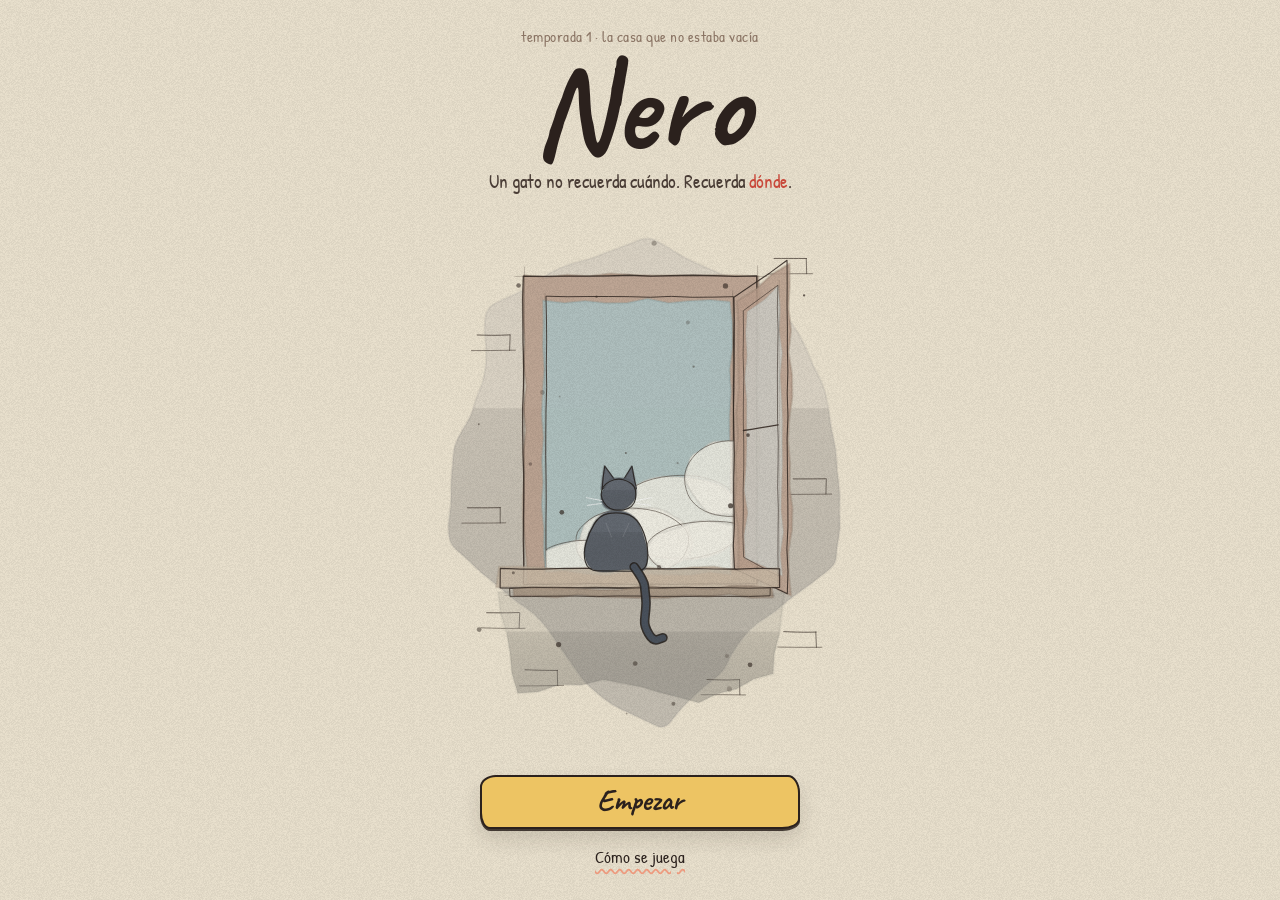
==== commit d6c9d11a: "Barrido estético: trazo con esquinas, menos ruido, suelo con profundidad, sombras de contacto, silla" ====
--- a/index.html
+++ b/index.html
@@ -15,15 +15,13 @@
   /* el cronómetro del callejón no debe pisar los pills del HUD */
   #level-timer { top: 64px !important; }
 </style>
-<meta name="theme-color" content="#fdf3de">
+<meta name="theme-color" content="#f3ead6">
 </head>
 <body>
 <svg width="0" height="0" style="position:absolute" aria-hidden="true">
   <filter id="wobble" x="-5%" y="-5%" width="110%" height="110%">
-    <feTurbulence type="fractalNoise" baseFrequency="0.04" numOctaves="2" seed="2" result="n">
-      <animate attributeName="seed" values="2;5;8" dur="0.5s" calcMode="discrete" repeatCount="indefinite"/>
-    </feTurbulence>
-    <feDisplacementMap in="SourceGraphic" in2="n" scale="4"/>
+    <feTurbulence type="fractalNoise" baseFrequency="0.035" numOctaves="2" seed="4" result="n"/>
+    <feDisplacementMap in="SourceGraphic" in2="n" scale="2.5"/>
   </filter>
 </svg>
 <canvas id="game"></canvas>
@@ -31,8 +29,8 @@
 <div id="hud">
   <div id="epLabel"><b id="epNum"></b><span id="epName"></span></div>
   <div id="dots"></div>
-  <button id="home" class="hudbtn" title="Volver a la portada" aria-label="Volver a la portada">⌂</button>
-  <button id="reset" title="Reiniciar episodio" aria-label="Reiniciar episodio">↺</button>
+  <button id="home" class="hudbtn" title="Volver a la portada" aria-label="Volver a la portada"><svg viewBox="0 0 24 24" width="18" height="18" fill="none" stroke="currentColor" stroke-width="2" stroke-linecap="round" stroke-linejoin="round" aria-hidden="true"><path d="M4 11.5 12 5l8 6.5"/><path d="M6.5 10v8.5h11V10"/><path d="M10.5 18.5V14h3v4.5"/></svg></button>
+  <button id="reset" class="hudbtn" title="Reiniciar episodio" aria-label="Reiniciar episodio"><svg viewBox="0 0 24 24" width="18" height="18" fill="none" stroke="currentColor" stroke-width="2" stroke-linecap="round" stroke-linejoin="round" aria-hidden="true"><path d="M18.5 12.5a6.5 6.5 0 1 1-2-5.2"/><path d="M17.5 3.8v4h-4"/></svg></button>
 </div>
 <div id="cover">
   <div class="cv-head">
--- a/styles/main.css
+++ b/styles/main.css
@@ -800,3 +800,70 @@
 .fin-credits { display: block; margin-top: 12px; font-size: 13px; color: #8a7464; line-height: 1.4; }
 #ocard { max-height: 92dvh; overflow: auto; }
 #obtn { text-transform: none; letter-spacing: 0.5px; }
+
+/* =====================================================================
+   BARRIDO ESTÉTICO: interfaz sobria, ordenada y a juego con la acuarela
+   ===================================================================== */
+:root { --paper: #f8f1e3; --accent: #d9765c; --butter: #edc463; }
+html, body { background: #f3ead6; }
+/* HUD en rejilla: título arriba, rastros debajo, botones a la derecha */
+#hud {
+  display: grid !important;
+  grid-template-columns: minmax(0, 1fr) auto auto;
+  grid-template-areas: "label home reset" "dots home reset";
+  align-items: start; column-gap: 8px; row-gap: 7px;
+  padding: calc(12px + env(safe-area-inset-top, 0px)) 14px 12px;
+}
+#epLabel {
+  grid-area: label; justify-self: start; max-width: 100%;
+  font-size: 18px; padding: 2px 12px 4px; transform: rotate(-1deg);
+  box-shadow: 0 1px 0 rgba(43, 33, 29, 0.18), 0 6px 14px rgba(43, 33, 29, 0.10);
+}
+#epLabel b { font-family: var(--hand); font-weight: 400; font-size: 14px; letter-spacing: 0.4px; color: var(--accent); }
+#dots { grid-area: dots; margin-left: 6px !important; gap: 5px !important; }
+#dots i { width: 9px; height: 9px; border-width: 1.6px; filter: none; background: rgba(248, 241, 227, 0.85); }
+#dots i.on { transform: scale(1.1); }
+.hudbtn, #reset, #home {
+  width: 38px; height: 38px; margin: 0; padding: 0;
+  display: grid; place-items: center; pointer-events: auto; cursor: pointer;
+  border-radius: 50%; background: rgba(248, 241, 227, 0.92); color: var(--ink);
+  border: 1.8px solid rgba(43, 33, 29, 0.85); opacity: 1; filter: none;
+  box-shadow: 0 1px 0 rgba(43, 33, 29, 0.25), 0 6px 14px rgba(43, 33, 29, 0.12);
+  transition: background 0.2s, transform 0.15s;
+}
+#home { grid-area: home; } #reset { grid-area: reset; }
+.hudbtn:hover, #reset:hover, #home:hover { background: var(--butter); }
+.hudbtn:active, #reset:active, #home:active { transform: scale(0.92); }
+/* textos: menos rotación, sombras suaves en vez de bloques duros */
+#subtitle {
+  font-size: 18px; line-height: 1.42; padding: 15px 20px 16px;
+  box-shadow: 0 1px 0 rgba(43, 33, 29, 0.2), 0 14px 30px rgba(30, 20, 12, 0.16);
+  transform: translateX(-50%) translateY(14px) rotate(-0.4deg);
+}
+#subtitle.show { transform: translateX(-50%) translateY(0) rotate(-0.4deg); }
+#subtitle::before { background: rgba(237, 196, 99, 0.6); width: 76px; height: 18px; top: -9px; }
+#subtitle b, #ocard p b, #storyText b { color: #b8483a; }
+#hint { box-shadow: 0 1px 0 rgba(43, 33, 29, 0.2), 0 8px 18px rgba(30, 20, 12, 0.14); transform: translateX(-50%) rotate(0.6deg); }
+#titlecard span { box-shadow: 0 1px 0 rgba(43, 33, 29, 0.2), 0 16px 30px rgba(30, 20, 12, 0.16); transform: rotate(-1.2deg); }
+#vignette { background: radial-gradient(ellipse 120% 100% at 50% 45%, transparent 64%, rgba(70, 48, 30, 0.10) 86%, rgba(50, 34, 22, 0.24) 100%); }
+/* hojas de cuaderno: borde de tinta fino, sombra de papel */
+#ocard::before, .cv-sheet {
+  border-width: 1.8px !important;
+  box-shadow: 0 2px 0 rgba(43, 33, 29, 0.15), 0 22px 44px rgba(30, 20, 12, 0.22) !important;
+}
+#ocard::before { transform: rotate(-0.5deg); filter: none; }
+#ocard .catface svg { width: 84px; height: 84px; filter: none; }
+#obtn, .cv-btn {
+  border-width: 2px; filter: none;
+  box-shadow: 0 2px 0 rgba(43, 33, 29, 0.85), 0 10px 20px rgba(30, 20, 12, 0.14);
+}
+#obtn:active, .cv-btn:active { transform: translateY(2px); box-shadow: 0 0 0 rgba(43, 33, 29, 0.85); }
+#overlay { background: rgba(43, 33, 29, 0.32); backdrop-filter: blur(3px); }
+#storyText { box-shadow: 0 1px 0 rgba(43, 33, 29, 0.18), 0 14px 30px rgba(30, 20, 12, 0.14); transform: translateY(8px) rotate(-0.3deg); }
+#storyText.in { transform: translateY(0) rotate(-0.3deg); }
+.cv-title { transform: rotate(-2deg); letter-spacing: 1px; }
+.eplist button, .eplist li.locked { border-width: 1.5px; border-color: rgba(43, 33, 29, 0.32); }
+@media (prefers-reduced-motion: reduce) {
+  #storyNext { animation: none; }
+  .cv-head, .cv-menu { animation: none; }
+}
